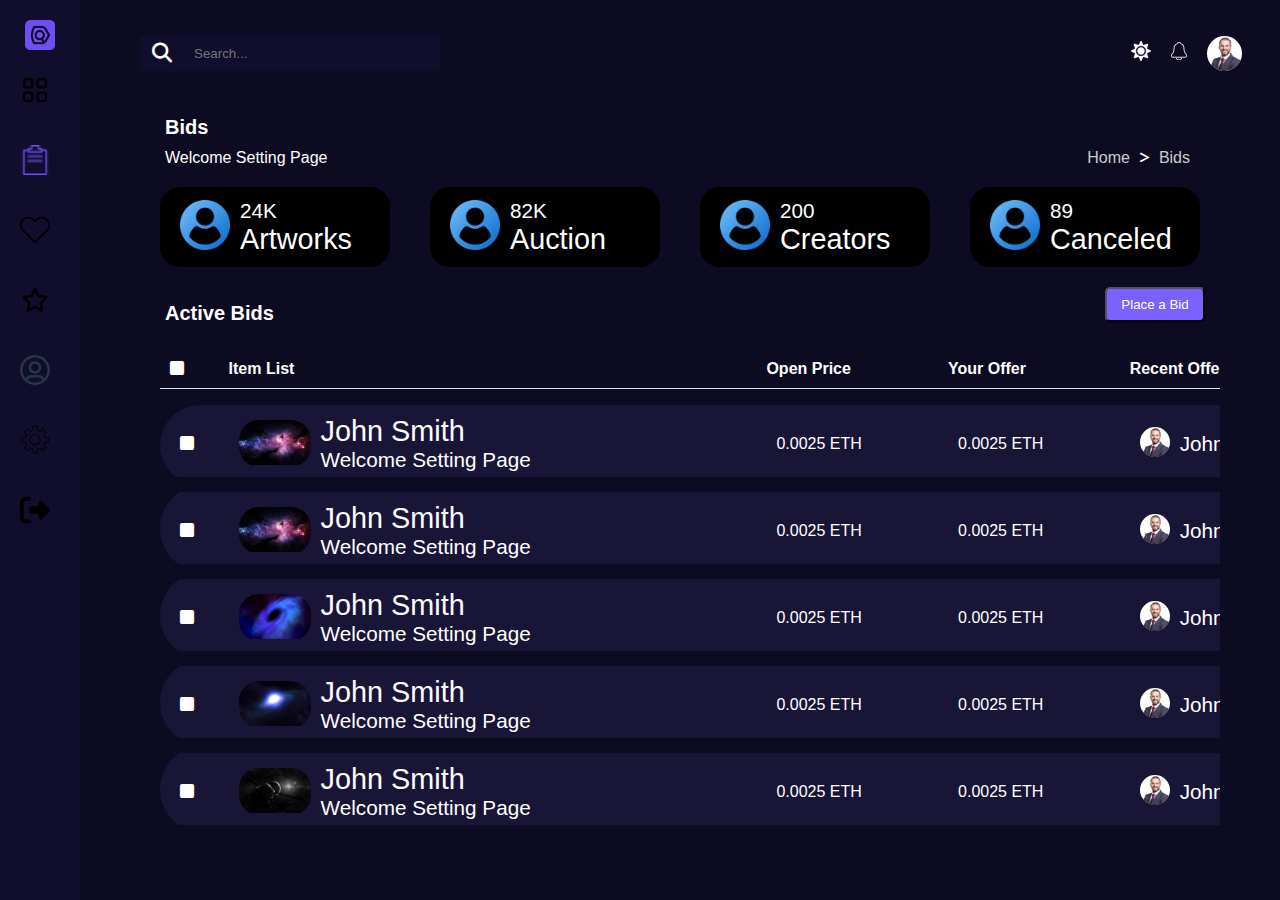
==== bid.html @ 1fa8fd08 "NFT Project" ====
<!DOCTYPE html>
<html lang="en">
  <head>
    <meta charset="UTF-8" />
    <meta name="viewport" content="width=device-width, initial-scale=1.0" />
    <title>NFT MarketPlace</title>
    <link rel="stylesheet" href="style.css" />
    <link
      rel="stylesheet"
      href="https://cdnjs.cloudflare.com/ajax/libs/font-awesome/6.6.0/css/all.min.css"
    />
  </head>
  <body>
    <!-- Sidebar -->
    <nav class="sidebar">
      <div class="logo">
        <img src="Assets/images/logo.png" alt="Logo" />
      </div>
      <ul class="nav-links">
        <li>
          <a href="#"
            ><img src="Assets/images/dashboard.svg" alt="Home" class="svg"
          /></a>
        </li>
        <li>
          <a href="#"
            ><img src="Assets/images/bid-active.png" alt="bid" class="svg"
          /></a>
        </li>
        <li>
          <a href="#"
            ><img src="Assets/images/heart.svg" alt="saved" class="svg"
          /></a>
        </li>
        <li>
          <a href="#"
            ><img src="Assets/images/star.svg" alt="starred" class="svg"
          /></a>
        </li>
        <li>
          <a href="#"
            ><img src="Assets/images/user.svg" alt="user" class="svg"
          /></a>
        </li>
        <li>
          <a href="#"
            ><img src="Assets/images/setting.svg" alt="setting" class="svg"
          /></a>
        </li>
        <li>
          <a href="#"
            ><img src="Assets/images/logout.svg" alt="logout" class="svg"
          /></a>
        </li>
      </ul>
    </nav>

    <!-- Bottom Navbar for Mobile Devices -->
    <nav class="bottom-navbar">
      <ul class="bottom-nav-links">
        <li>
          <a href="#"
            ><img src="Assets/images/dashboard.svg" alt="Home" class="svg"
          /></a>
        </li>
        <li>
          <a href="#"
            ><img src="Assets/images/bid-active.png" alt="bid" class="svg"
          /></a>
        </li>
        <li>
          <a href="#"
            ><img src="Assets/images/heart.svg" alt="saved" class="svg"
          /></a>
        </li>
        <li>
          <a href="#"
            ><img src="Assets/images/star.svg" alt="starred" class="svg"
          /></a>
        </li>
        <li>
          <a href="#"
            ><img src="Assets/images/user.svg" alt="user" class="svg"
          /></a>
        </li>
        <li>
          <a href="#"
            ><img src="Assets/images/setting.svg" alt="setting" class="svg"
          /></a>
        </li>
        <li>
          <a href="#"
            ><img src="Assets/images/logout.svg" alt="logout" class="svg"
          /></a>
        </li>
      </ul>
    </nav>

    <!-- Main Content Area -->
    <div class="main-content">
      <!-- Header -->
      <header class="header">
        <div class="search-container">
          <button class="search-btn">
            <i class="fa-solid fa-magnifying-glass"></i>
          </button>
          <input type="text" placeholder="Search..." class="search-input" />
        </div>

        <div class="header-right">
          <!-- Theme Toggle -->
          <div class="theme-toggle">
            <button class="theme-btn">
              <img src="Assets/images/sun.png" alt="" />
            </button>
          </div>

          <!-- Notifications -->
          <div class="notifications">
            <button class="notif-btn">
              <img src="Assets/images/bell.png" alt="Notifications" />
            </button>
          </div>

          <!-- User Profile -->
          <div class="user-profile">
            <img
              src="Assets/images/avatar.jpg"
              alt="User Profile"
              class="profile-img"
            />
          </div>
        </div>
      </header>

      <main>
        <!-- Your main content goes here -->
          <div class="outerLayerOfMainSection">
        <div class="settingHeadingMainBox bidMainBox">
          <div class="settingHeadingMainBox1">Bids</div>
          <div class="settingHeadingMainBox2">
            <div class="settingHeadingMainBox21">Welcome Setting Page</div>
            <div class="settingHeadingMainBox22">
              <span class="SettingHome">Home</span>
              <span class="SettingHomeGreaterIcon"
                ><i class="fa-solid fa-greater-than"></i
              ></span>
              <span class="SettingHome">Bids</span>
            </div>
          </div>
        </div>
        <div class="BidSecondmaindiv">
          <div class="BidSecondmaindiv1">
            <div class="settingUserForm1Profile">
              <div class="settingUserForm1ProfileLogo">
                <img src="Assets/images/userIcon.png" alt="" />
              </div>
              <div class="settingUserForm1ProfileLogoNameBox">
                <div class="settingUserForm1ProfileLogoNameBox2">
                    24K
                </div>
                <div class="settingUserForm1ProfileLogoNameBox1">
                    Artworks
                </div>
              </div>
            </div>
          </div>
          <div class="BidSecondmaindiv1">
            <div class="settingUserForm1Profile">
              <div class="settingUserForm1ProfileLogo">
                <img src="Assets/images/userIcon.png" alt="" />
              </div>
              <div class="settingUserForm1ProfileLogoNameBox">
                <div class="settingUserForm1ProfileLogoNameBox2">
                    82K
                </div>
                <div class="settingUserForm1ProfileLogoNameBox1">
                    Auction
                </div>
              </div>
            </div>
          </div>
          <div class="BidSecondmaindiv1">
            <div class="settingUserForm1Profile">
              <div class="settingUserForm1ProfileLogo">
                <img src="Assets/images/userIcon.png" alt="" />
              </div>
              <div class="settingUserForm1ProfileLogoNameBox">
                <div class="settingUserForm1ProfileLogoNameBox2">
                    200
                </div>
                <div class="settingUserForm1ProfileLogoNameBox1">
                    Creators
                </div>
              </div>
            </div>
          </div>
          <div class="BidSecondmaindiv1">
            <div class="settingUserForm1Profile">
              <div class="settingUserForm1ProfileLogo">
                <img src="Assets/images/userIcon.png" alt="" />
              </div>
              <div class="settingUserForm1ProfileLogoNameBox">
                <div class="settingUserForm1ProfileLogoNameBox2">
                    89
                </div>
                <div class="settingUserForm1ProfileLogoNameBox1">
                    Canceled
                </div>
              </div>
            </div>
          </div>
        </div>
        <div class="bidMainContainer">
            <div class="settingHeadingMainBox1 ActiveBidsHeading">Active Bids</div>
            <div class="SubmitBtn">
                <button>Place a Bid</button>
              </div>
        </div>
        <div class="activeBidDataTableContainer">
            <table>
              <thead>
                <tr >
                  <th><i class="fa-solid fa-square" style="color: #fff;"></i></th>
                  <th>Item List</th>
                  <th>Open Price</th>
                  <th>Your Offer</th>
                  <th>Recent Offer</th>
                  <th>Time Left</th>
                  <th>Action</th>
                </tr>
              </thead>
              <tbody>
                  <tr class="blankRow">
                      <td></td>
                      <td></td>
                      <td></td>
                      <td></td>
                      <td></td>
                      <td></td>
                      <td></td>
                  </tr>
                <tr class="spectialRow">
                  <td class="firstTdCell"><i class="fa-solid fa-square" style="color: #fff;"></i></td>
                  <td>
                    <div class="settingUserForm1Profile">
                      <div class="profileIconLeftImage">
                        <img src="Assets/images/1.jpg" alt="" />
                      </div>
                      <div class="settingUserForm1ProfileLogoNameBox">
                        <div class="settingUserForm1ProfileLogoNameBox1">
                          John Smith
                        </div>
                        <div class="settingUserForm1ProfileLogoNameBox2">
                          Welcome Setting Page
                        </div>
                      </div>
                    </div>
                  </td>
                  <td>0.0025 ETH</td>
                  <td>0.0025 ETH</td>
                  <td>
                    <div class="settingUserForm1Profile">
                      <div class="settingUserForm1ProfileLogo profileIcon">
                        <img src="Assets/images/avatar.jpg" alt="" />
                      </div>
                      <div class="settingUserForm1ProfileLogoNameBox">
                        <div class="settingUserForm1ProfileLogoNameBox2">
                          John Smith
                        </div>
                      </div>
                    </div>
                  </td>
                  <td>2 Hours 1 min 30s</td>
                  <td class="lastTdCell"><i class="fa-solid fa-x" style="color: #fff;"></i></td>
                </tr>
                <tr class="spectialRow">
                    <td class="firstTdCell"><i class="fa-solid fa-square" style="color: #fff;"></i></td>
                    <td>
                      <div class="settingUserForm1Profile">
                        <div class="profileIconLeftImage">
                          <img src="Assets/images/1.jpg" alt="" />
                        </div>
                        <div class="settingUserForm1ProfileLogoNameBox">
                          <div class="settingUserForm1ProfileLogoNameBox1">
                            John Smith
                          </div>
                          <div class="settingUserForm1ProfileLogoNameBox2">
                            Welcome Setting Page
                          </div>
                        </div>
                      </div>
                    </td>
                    <td>0.0025 ETH</td>
                    <td>0.0025 ETH</td>
                    <td>
                      <div class="settingUserForm1Profile">
                        <div class="settingUserForm1ProfileLogo profileIcon">
                          <img src="Assets/images/avatar.jpg" alt="" />
                        </div>
                        <div class="settingUserForm1ProfileLogoNameBox">
                          <div class="settingUserForm1ProfileLogoNameBox2">
                            John Smith
                          </div>
                        </div>
                      </div>
                    </td>
                    <td>2 Hours 1 min 30s</td>
                    <td class="lastTdCell"><i class="fa-solid fa-x" style="color: #fff;"></i></td>
                  </tr>
                  <tr class="spectialRow">
                    <td class="firstTdCell"><i class="fa-solid fa-square" style="color: #fff;"></i></td>
                    <td>
                      <div class="settingUserForm1Profile">
                        <div class="profileIconLeftImage">
                          <img src="Assets/images/2.jpg" alt="" />
                        </div>
                        <div class="settingUserForm1ProfileLogoNameBox">
                          <div class="settingUserForm1ProfileLogoNameBox1">
                            John Smith
                          </div>
                          <div class="settingUserForm1ProfileLogoNameBox2">
                            Welcome Setting Page
                          </div>
                        </div>
                      </div>
                    </td>
                    <td>0.0025 ETH</td>
                    <td>0.0025 ETH</td>
                    <td>
                      <div class="settingUserForm1Profile">
                        <div class="settingUserForm1ProfileLogo profileIcon">
                          <img src="Assets/images/avatar.jpg" alt="" />
                        </div>
                        <div class="settingUserForm1ProfileLogoNameBox">
                          <div class="settingUserForm1ProfileLogoNameBox2">
                            John Smith
                          </div>
                        </div>
                      </div>
                    </td>
                    <td>2 Hours 1 min 30s</td>
                    <td class="lastTdCell"><i class="fa-solid fa-x" style="color: #fff;"></i></td>
                  </tr>
                  <tr class="spectialRow">
                    <td class="firstTdCell"><i class="fa-solid fa-square" style="color: #fff;"></i></td>
                    <td>
                      <div class="settingUserForm1Profile">
                        <div class="profileIconLeftImage">
                          <img src="Assets/images/3.jpg" alt="" />
                        </div>
                        <div class="settingUserForm1ProfileLogoNameBox">
                          <div class="settingUserForm1ProfileLogoNameBox1">
                            John Smith
                          </div>
                          <div class="settingUserForm1ProfileLogoNameBox2">
                            Welcome Setting Page
                          </div>
                        </div>
                      </div>
                    </td>
                    <td>0.0025 ETH</td>
                    <td>0.0025 ETH</td>
                    <td>
                      <div class="settingUserForm1Profile">
                        <div class="settingUserForm1ProfileLogo profileIcon">
                          <img src="Assets/images/avatar.jpg" alt="" />
                        </div>
                        <div class="settingUserForm1ProfileLogoNameBox">
                          <div class="settingUserForm1ProfileLogoNameBox2">
                            John Smith
                          </div>
                        </div>
                      </div>
                    </td>
                    <td>2 Hours 1 min 30s</td>
                    <td class="lastTdCell"><i class="fa-solid fa-x" style="color: #fff;"></i></td>
                  </tr>
                  <tr class="spectialRow">
                    <td class="firstTdCell"><i class="fa-solid fa-square" style="color: #fff;"></i></td>
                    <td>
                      <div class="settingUserForm1Profile">
                        <div class="profileIconLeftImage">
                          <img src="Assets/images/4.jpg" alt="" />
                        </div>
                        <div class="settingUserForm1ProfileLogoNameBox">
                          <div class="settingUserForm1ProfileLogoNameBox1">
                            John Smith
                          </div>
                          <div class="settingUserForm1ProfileLogoNameBox2">
                            Welcome Setting Page
                          </div>
                        </div>
                      </div>
                    </td>
                    <td>0.0025 ETH</td>
                    <td>0.0025 ETH</td>
                    <td>
                      <div class="settingUserForm1Profile">
                        <div class="settingUserForm1ProfileLogo profileIcon">
                          <img src="Assets/images/avatar.jpg" alt="" />
                        </div>
                        <div class="settingUserForm1ProfileLogoNameBox">
                          <div class="settingUserForm1ProfileLogoNameBox2">
                            John Smith
                          </div>
                        </div>
                      </div>
                    </td>
                    <td>2 Hours 1 min 30s</td>
                    <td class="lastTdCell"><i class="fa-solid fa-x" style="color: #fff;"></i></td>
                  </tr>
              </tbody>
            </table>
          </div>
      </main>
    </div>

    <script src="script.js"></script>
  </body>
</html>
---- style.css ----
* {
    margin: 0;
    padding: 0;
    box-sizing: border-box;
}

:root {
    /* Common colors */
    --primary-purple: #7B61FF;
    --green: #31C48D;
    --red: #FF6B6B;
    --yellow: #FFC107;
    --chart-blue: #3498DB;
  
    /* Dark theme */
    --dark-bg: #0D0B21;
    --dark-card-bg: #191537;
    --dark-sidebar-bg: #110E2D;
    --dark-text: #FFFFFF;
    --dark-secondary-purple: #9C91FE;
  
    /* Light theme */
    --light-bg: #FFFFFF;
    --light-card-bg: #ededed;
    --light-text: #000000;
    --light-secondary-text: #6C757D;
    --light-border: #E9ECEF;
}

body {
    font-family: Arial, sans-serif;
    display: flex;
    flex-direction: column;
    background-color: var(--dark-bg);
    color: var(--dark-text);
    transition: background-color 0.3s, color 0.3s;
}

body.light-theme {
    background-color: var(--light-card-bg);
    color: var(--light-text);
}

/* Sidebar Styles */
.sidebar {
    position: fixed;
    width: 80px;
    height: 100%;
    background-color: var(--dark-sidebar-bg);
    color: var(--dark-text);
    padding-top: 20px;
    display: flex;
    flex-direction: column;
    align-items: center;
    transition: background-color 0.3s;
}

.light-theme .sidebar {
    background-color: var(--light-card-bg);
    color: var(--light-text);
}

.sidebar .logo img {
    width: 30px;
    margin: 0 auto;
    display: block;
}

.sidebar .nav-links a {
    display: flex;
    align-items: center;
}

.sidebar .nav-links img {
    width: 30px;
    height: 30px;
    margin-right: 10px;
    color: var(--green);
}

.sidebar .nav-links li {
    margin: 15px 0;
}

.sidebar .nav-links a {
    text-decoration: none;
    color: white;
    font-size: 18px;
    display: block;
    padding: 10px;
    border-radius: 8px;
    transition: background-color 0.3s ease;
}

.sidebar .nav-links a:hover {
    background-color: #2B2B3B;
}

/* Bottom Navbar for Mobile Devices */
.bottom-navbar {
    display: none;
    position: fixed;
    bottom: 0;
    left: 0;
    width: 100%;
    background-color: var(--dark-sidebar-bg);
    box-shadow: 0 -2px 10px rgba(0, 0, 0, 0.5);
    z-index: 1000;
    transition: background-color 0.3s;
}

.light-theme .bottom-navbar {
    background-color: var(--light-card-bg);
}

.bottom-navbar .bottom-nav-links {
    list-style: none;
    display: flex;
    justify-content: space-around;
    padding: 10px 0;
}

.bottom-navbar .bottom-nav-links li {
    flex: 1;
    text-align: center;
}

.bottom-navbar .bottom-nav-links a {
    text-decoration: none;
    color: white;
    font-size: 16px;
    display: block;
    padding: 8px 0;
    transition: color 0.3s ease;
}

.bottom-navbar .bottom-nav-links img {
    width: 30px;
    height: 30px;
    margin-right: 10px;
    color: var(--green);
}

.bottom-navbar .bottom-nav-links a:hover {
    color: #FFD700;
}

/* Main Content Area */
.main-content {
    margin-left: 100px;
    padding: 20px;
    width: calc(100% - 140px);
    transition: all 0.3s ease;
}

/* Header Styles */
.header {
    display: flex;
    align-items: center;
    justify-content: space-between;
    padding: 15px 20px;
    z-index: 1000;
    width: 90vw;
    transition: background-color 0.3s;
}

.light-theme .header {
    background-color: var(--light-card-bg);
}

.search-container {
    display: flex;
    flex: 1;
    max-width: 300px;
}

.search-input {
    flex: 1;
    padding: 6px 10px;
    border: none;
    border-radius: 0px 4px 4px 0px;
    outline: none;
    background-color: var(--dark-sidebar-bg);
    color: var(--dark-text);
    transition: background-color 0.3s, color 0.3s;
}

.light-theme .search-input {
    background-color: var(--light-bg);
    color: var(--light-text);
}

.search-btn {
    padding: 8px 12px;
    background-color: var(--dark-sidebar-bg);
    border: none;
    border-radius: 4px 0px 0px 4px;
    cursor: pointer;
}

.search-btn i{
    color: var(--light-bg);
    font-size: 20px;
}

.light-theme .search-btn ,  .light-theme .search-btn i {
    background-color: var(--light-bg);
    color: var(--light-text);
    color: var(--light-text);
}

.header-right {
    display: flex;
    align-items: center;
}

.theme-toggle {
    margin-right: 20px;
}

.theme-btn {
    background-color: transparent;
    border: none;
    font-size: 8px;
    cursor: pointer;
    color: white;
}

.theme-btn img{
    width: 20px;
}

.notifications {
    margin-right: 20px;
}

.notif-btn {
    background-color: transparent;
    border: none;
    font-size: 18px;
    cursor: pointer;
    color: white;
}

.user-profile {
    display: flex;
    align-items: center;
}

.user-profile .profile-img {
    width: 35px;
    height: 35px;
    border-radius: 50%;
    margin-right: 10px;
}

.user-profile .username {
    font-size: 16px;
}

/* Responsive Design */
@media screen and (max-width: 768px) {
    /* Hide sidebar */
    .sidebar {
        display: none;
    }

    .main-content {
        margin-left: 0px;
        width: 100%;
    }

    /* Show bottom navbar */
    .bottom-navbar {
        display: block;
    }

    .search-container {
        max-width: 400px;
    }

    .header-right {
        width: 50%;
        justify-content: end;
    }
}













/* setting page css start */

.outerLayerOfMainSection{
    margin-top: 30px;
    margin-left: 20px;
}

.settingHeadingMainBox{
    display: flex;
    flex-direction: column;
    gap: 5px;
}

.settingHeadingMainBox1{
    font-size: 20px;
    font-weight: 700;
    padding-bottom: 5px;
}

.settingHeadingMainBox2{
    display: flex;
    justify-content: space-between;
    align-items: center;
}

.settingHeadingMainBox22{
    display: flex;
    align-items: center;
}

.SettingHome{
    color: #ccc;
}

.SettingHomeGreaterIcon{
    font-size: 12px;
    font-weight: 900;
    padding: 0 10px 0 10px;
}

.settingNavbar ul{
    padding: 40px 0 20px 0;
    display: flex;
    list-style: none;
    column-gap: 30px;
}

.specialList{
    color: var(--primary-purple);
}

/* settingUserProfileForms css */

.settingUserProfileForms{
    display: flex;
    justify-content: space-between;
    align-items: center;
    padding:  40px 0 40px 0;
}

.settingUserProfileForm1Container{
    width: 48%;
}

.settingUserProfileForm1Heading{
    font-size: 22px;
    font-weight: 700;
}

.settingUserProfileForm form{
    width: 100%;
    height: 230px;
    margin-top: 15px;
    padding: 15px;
    background-color: var(--dark-sidebar-bg);
    display: flex;
    flex-direction: column;
    gap: 25px;
    border-radius: 5px;
    box-shadow: 0 0 2px rgb(70, 70, 70);
}

.light-theme .main-content main .outerLayerOfMainSection .settingUserProfileForms .settingUserProfileForm1Container .settingForm form, 
.light-theme .main-content main .outerLayerOfMainSection .settingPersonalInformationFormContainer .settingForm form{
    background-color: var(--light-sidebar-bg);
}

.settingUserForm1FullName{
    display: flex;
    flex-direction: column;
    gap: 8px;
}

.settingUserForm1FullName div input{
    width: 100%;
    height: 32px;
    border-radius: 5px;
    background-color: #191537;
    border: none;
}

.light-theme .main-content main .outerLayerOfMainSection .settingUserProfileForms .settingUserProfileForm1Container .settingForm form div div input, 
.light-theme .main-content main .outerLayerOfMainSection .settingPersonalInformationFormContainer .settingForm form div div input{
    background-color: var(--light-sidebar-bg);
    border: solid gray 1px;
}

.SubmitBtn button{
    height: 35px;
    width: 100px;
    background-color: var(--primary-purple);
    color: #fff;
    border-radius: 5px;
    cursor: pointer;
}



.settingUserForm1ProfileLogo img{
    height: 50px;
    width: auto;
}

.settingUserForm1Profile{
    display: flex;
    align-items: center;
    column-gap: 10px;
}


/* settingPersonalInformationFormContainer */

.settingPersonalInformationFormContainer{
    width: 100%;
}

.settingPersonalInformationForm{
    margin-top: 15px;
    background-color: var(--dark-sidebar-bg);
    display: flex;
    flex-direction: column;
    gap: 25px;
    border-radius: 5px;
    box-shadow: 0 0 2px rgb(70, 70, 70);
    padding: 15px;
}

.settingPersonalInformationFormFirstRow{
    display: flex;
    justify-content: space-between;
    gap: 20px;
}

.settingPersonalInformationFormColumn1{
    width: 50%;
}

.settingPersonalInformationFormColumn1 div input{
    width: 98%;
    height: 32px;
    border-radius: 5px;
    background-color: #191537;
    border: none;
}





/* Responsive Design */
@media screen and (max-width: 600px) {
    .main-content {
        min-width: calc(100% - 0px);
        padding: 0;
        padding-right: 20px;
    }

    .settingNavbar{
       overflow: hidden;
    }

    .settingUserProfileForms{
        display: flex;
        flex-direction: column;
        width: 100%;
        gap: 40px;
    }

    .settingUserProfileForm1Container{
        width: 100%;
    }

    .settingPersonalInformationFormFirstRow{
        display: flex;
        flex-direction: column;
    }

    .settingPersonalInformationFormFirstRow .settingPersonalInformationFormColumn1{
        width: 100%;
    }

    .settingPersonalInformationFormContainer{
        margin-bottom: 100px;
    }
}

/* setting page css end */



/* HomeScrollDown page css start */



.ActiveBidsHeading{
    padding-left:25px ;
    padding-top: 15px;
}

i{
    text-shadow: 0 0 2px #222;
}

th{
    padding-top: 10px;
    padding-bottom: 10px;
    /* background-color: #fff; */
    margin-bottom: 5px;
}

.activeBidDataTableContainer table{
    width: 180vmin;
    margin-left: 20px;
    border-collapse: collapse;
    margin-top: 20px;
    margin-bottom: 20px;
    overflow: scroll;
}

.activeBidDataTableContainer table tr th{
    text-align: left;
}

.activeBidDataTableContainer table tr td, .activeBidDataTableContainer table tr th{
    /* background-color: #31C48D; */
    border-bottom: 15px solid #0D0B21;
    padding-left: 20px;
    padding-top: 10px;
    padding-bottom: 5px;
}

.light-theme .main-content main .outerLayerOfMainSection  .activeBidDataTableContainer table tr td, .activeBidDataTableContainer table tr th{
    /* background-color: #31C48D; */
    border-bottom: 15px solid #ededed;
}

.activeBidDataTableContainer table tr{
    background-color: #191537;
}

.light-theme .main-content main .outerLayerOfMainSection .activeBidDataTableContainer table tr{
    background-color: #fff;
}

/* tr th{
    border-bottom: 1px solid #ddd;
} */

.activeBidDataTableContainer table tr th {
    text-align: left;
    padding: 10px;
    background-color: #0D0B21;
    border-bottom: 1px solid #ddd;
}

.light-theme .main-content main .outerLayerOfMainSection .activeBidDataTableContainer table thead tr th{
    background-color: #ededed;

}

.light-theme .main-content main .outerLayerOfMainSection .activeBidDataTableContainer table thead tr th{
    border-bottom: 1px solid #000;
}

.lastTdCell{
    border-top-right-radius: 40%;
    border-bottom-right-radius: 40%;
}

.firstTdCell{
    border-top-left-radius: 100px;
    border-bottom-left-radius: 100px;
}

.profileIcon img{
    height: 30px;
    width: auto;
    border-radius: 50%;
}

.activeBidDataTableContainer table .blankRow td, .activeBidDataTableContainer table .blankRow th{
    background-color: #0D0B21;
    border: none;
    max-height: 2px;
    border-bottom: 1px solid #0D0B21;

}

.light-theme .main-content main .outerLayerOfMainSection .activeBidDataTableContainer table .blankRow td,.light-theme .main-content main .outerLayerOfMainSection .activeBidDataTableContainer table .blankRow th{
    background-color: #ededed;
    /* border-bottom: 1px solid #0D0B21; */
}

/* HomeScrollDown page css end */


/* bid page css start */

.activeBidDataTableContainer{
    overflow: scroll;
}

.activeBidDataTableContainer::-webkit-scrollbar{
    display: none;
}

.BidSecondmaindiv{
    display: flex;
    justify-content: space-between;

}

.BidSecondmaindiv1{
    display: flex;
    align-items: center;
    background-color:  var(--light-text);
    height: 80px;
    width: 50vmin;
    margin: 20px;
    padding-left: 20px;
    border-radius: 20px;
}

.light-theme .main-content main .outerLayerOfMainSection .BidSecondmaindiv .BidSecondmaindiv1{
    background-color:  var(--dark-text);
}

.settingUserForm1ProfileLogoNameBox2{
font-size: 2.3vmin;
}

.bidMainBox{
    margin-left: 25px;
    margin-right: 30px;
    margin-top: 30px;
}

.light-theme .main-content main .outerLayerOfMainSection .activeBidDataTableContainer

.bidMainContainer{
    display: flex;
    align-items: center;
    justify-content: space-between;
    margin: 15px 0 15px 0;
}

.settingUserForm1ProfileLogoNameBox1{
    font-size: 3.2vmin;
}

.profileIconLeftImage{
    height: 5.2vmin;
    width: 8vmin;
    border-radius: 20px;
    overflow: hidden;
}

.profileIconLeftImage img{
    width: 100%;
    height: auto;
}

.bidMainContainer{
    display: flex;
    justify-content: space-between;
    margin-right: 15px;
}


@media screen and (max-width: 600px){
  .BidSecondmaindiv{
    display: flex;
    flex-direction: column;
  }  

  .BidSecondmaindiv1{
    width: 90%;
  }

  .activeBidDataTableContainer{
    margin-bottom: 40px;
  }
}

/* bid page css end */
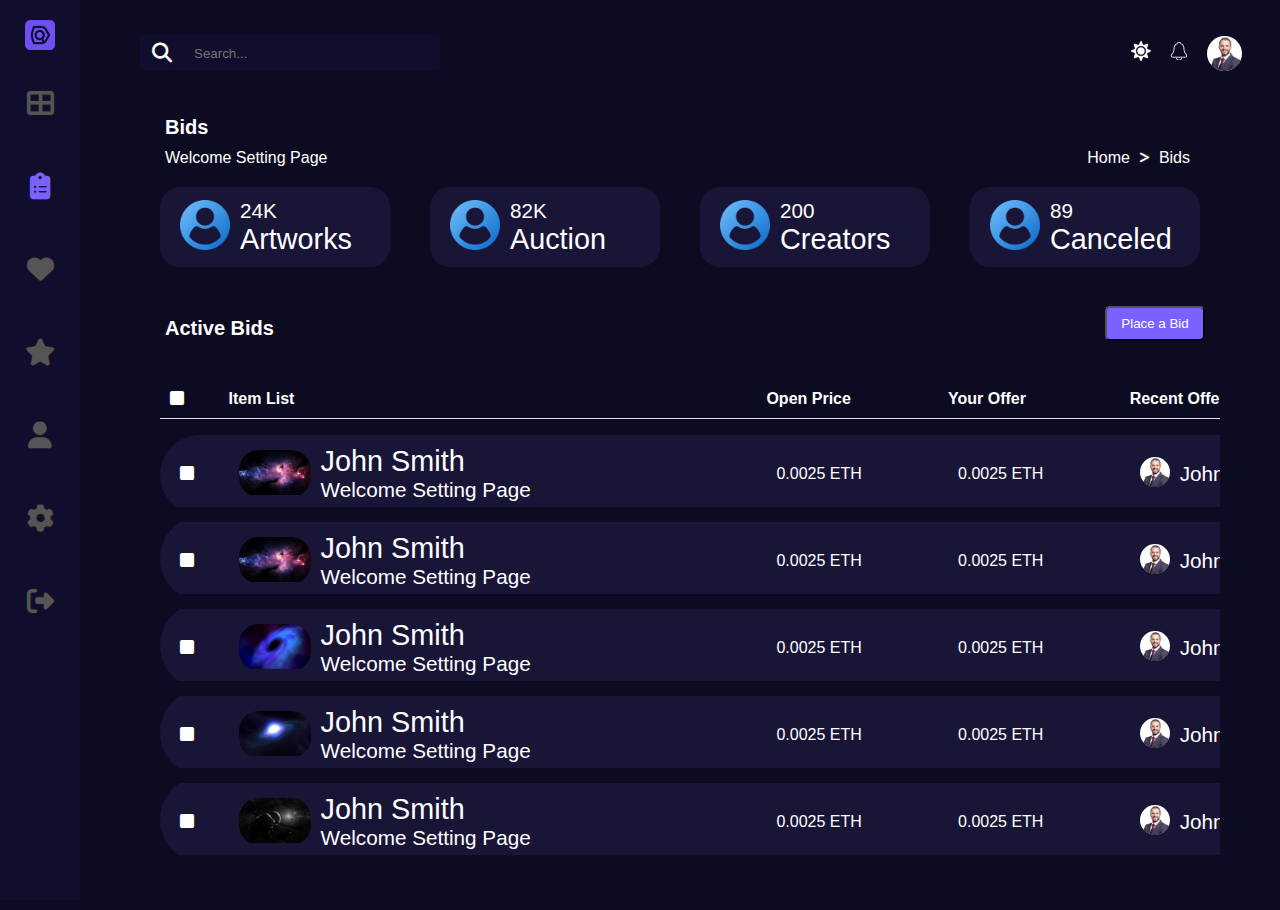
==== commit 8dcb8c50: "Navagation paths are added" ====
--- a/bid.html
+++ b/bid.html
@@ -19,38 +19,31 @@
       <ul class="nav-links">
         <li>
           <a href="#"
-            ><img src="Assets/images/dashboard.svg" alt="Home" class="svg"
-          /></a>
-        </li>
-        <li>
-          <a href="#"
-            ><img src="Assets/images/bid-active.png" alt="bid" class="svg"
-          /></a>
-        </li>
-        <li>
-          <a href="#"
-            ><img src="Assets/images/heart.svg" alt="saved" class="svg"
-          /></a>
-        </li>
-        <li>
-          <a href="#"
-            ><img src="Assets/images/star.svg" alt="starred" class="svg"
-          /></a>
-        </li>
-        <li>
-          <a href="#"
-            ><img src="Assets/images/user.svg" alt="user" class="svg"
-          /></a>
-        </li>
-        <li>
-          <a href="#"
-            ><img src="Assets/images/setting.svg" alt="setting" class="svg"
-          /></a>
-        </li>
-        <li>
-          <a href="#"
-            ><img src="Assets/images/logout.svg" alt="logout" class="svg"
-          /></a>
+            ><i class="fa-solid fa-table-cells-large"></i></a>
+        </li>
+        <li>
+          <a href="#"
+            ><i class="fa-solid fa-clipboard-list" style="color: #7B61FF;"></i></a>
+        </li>
+        <li>
+          <a href="/collection.html"
+            ><i class="fa-solid fa-heart"></i></a>
+        </li>
+        <li>
+          <a href="/Saved.html"
+            ><i class="fa-solid fa-star"></i></a>
+        </li>
+        <li>
+          <a href="/profile.html"
+            ><i class="fa-solid fa-user"></i></a>
+        </li>
+        <li>
+          <a href="/setting.html"
+            ><i class="fa-solid fa-gear"></i></a>
+        </li>
+        <li>
+          <a href="#"
+            ><i class="fa-solid fa-right-from-bracket"></i></a>
         </li>
       </ul>
     </nav>
--- a/style.css
+++ b/style.css
@@ -56,7 +56,7 @@
 }
 
 .light-theme .sidebar {
-    background-color: var(--light-card-bg);
+    background-color: #fff;
     color: var(--light-text);
 }
 
@@ -75,16 +75,30 @@
     width: 30px;
     height: 30px;
     margin-right: 10px;
-    color: var(--green);
+    color: #555;
 }
 
 .sidebar .nav-links li {
     margin: 15px 0;
+    color: #555;
+}
+
+.nav-links{
+    padding-top: 15px;
+    align-items: center;
+    list-style: none;
+    display: flex;
+    flex-direction: column;
+    gap: 5px;
+}
+
+.nav-links li a i{
+    font-size: 27px;
 }
 
 .sidebar .nav-links a {
     text-decoration: none;
-    color: white;
+    color: #555;
     font-size: 18px;
     display: block;
     padding: 10px;
@@ -328,7 +342,11 @@
 }
 
 .SettingHome{
-    color: #ccc;
+    color: inherit;
+}
+
+.settingHeadingMainBox22 span i{
+    text-shadow: 0 0 2px gray;
 }
 
 .SettingHomeGreaterIcon{
@@ -632,7 +650,7 @@
 .BidSecondmaindiv1{
     display: flex;
     align-items: center;
-    background-color:  var(--light-text);
+    background-color: #191537;
     height: 80px;
     width: 50vmin;
     margin: 20px;
@@ -641,7 +659,8 @@
 }
 
 .light-theme .main-content main .outerLayerOfMainSection .BidSecondmaindiv .BidSecondmaindiv1{
-    background-color:  var(--dark-text);
+    background-color:  #fff;
+    box-shadow: 0 0 2px #222;
 }
 
 .settingUserForm1ProfileLogoNameBox2{
@@ -653,8 +672,6 @@
     margin-right: 30px;
     margin-top: 30px;
 }
-
-.light-theme .main-content main .outerLayerOfMainSection .activeBidDataTableContainer
 
 .bidMainContainer{
     display: flex;
@@ -701,4 +718,91 @@
   }
 }
 
-/* bid page css end */+/* bid page css start */
+
+.SavedMainCardRow{
+    margin: 25px 0 25px 0;
+    display: flex;
+    justify-content: space-between;
+}
+
+.SavedMainCard{
+    height: 430px;
+    width: 300px;
+    background-color: #191537;
+    padding: 15px;
+    display: flex;
+    flex-direction: column;
+    display: flex;
+    flex-direction: column;
+    gap: 15px;
+    border-radius: 15px;
+}
+
+.light-theme .main-content main .outerLayerOfMainSection .SavedMainCardContainer .SavedMainCardRow .SavedMainCard{
+background-color: #fff;
+box-shadow: 0 0 3px #222;
+}
+
+.SavedMainCardRow .SavedMainCard .savedCardLine{
+    display: flex;
+    justify-content: space-between;
+    align-items: center;
+}
+
+.SavedMainCard .cardImageBox{
+height: 200px;
+width: 100%;
+}
+
+.SavedMainCard .cardImageBox img{
+    height: 100%;
+    width: 100%;
+border-radius: 15px;
+}
+
+.line1 h3{
+    font-weight: 800;
+    font-size: 22px;
+}
+
+.line3, .line4{
+    color: #7B61FF;
+}
+
+.line5 button{
+    height: 40px;
+    border-radius: 15px;
+    background-color: #7B61FF;
+    color: #fff;
+    border: none;
+    font-weight: 700;
+    font-size: 18px;
+    width: 100%;
+}
+
+.collectionNavBox{
+    display: flex;
+    gap: 20px;
+    align-items: center;
+    padding: 20px 0 20px 0;
+}
+
+.collectionNavBoxSpec{
+    padding: 5px 20px 5px 20px;
+    background-color: #7B61FF;
+    border-radius: 30px;
+}
+
+
+@media screen and (max-width: 600px){
+.SavedMainCardRow{
+    display: flex;
+    flex-direction: column;
+    align-items: center;
+    gap: 20px;
+}
+}
+
+
+/* bid page css end */
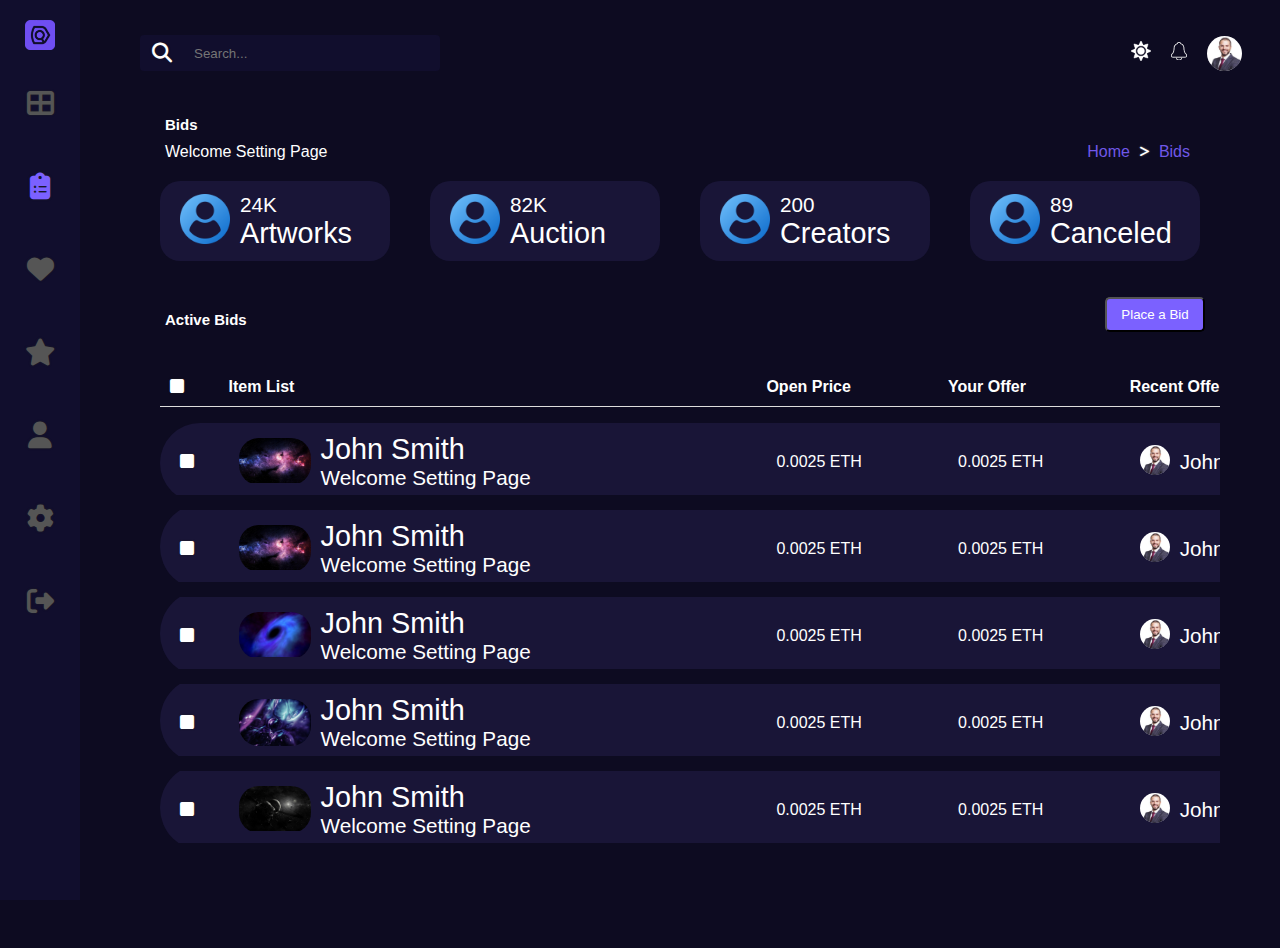
==== commit 2706097c: "Index and profile pages are added" ====
--- a/bid.html
+++ b/bid.html
@@ -340,7 +340,7 @@
                     <td>
                       <div class="settingUserForm1Profile">
                         <div class="profileIconLeftImage">
-                          <img src="Assets/images/3.jpg" alt="" />
+                          <img src="Assets/images/NFT2.jpeg" alt="" />
                         </div>
                         <div class="settingUserForm1ProfileLogoNameBox">
                           <div class="settingUserForm1ProfileLogoNameBox1">
--- a/style.css
+++ b/style.css
@@ -1,582 +1,1801 @@
 * {
-    margin: 0;
-    padding: 0;
-    box-sizing: border-box;
+  margin: 0;
+  padding: 0;
+  box-sizing: border-box;
 }
 
 :root {
-    /* Common colors */
-    --primary-purple: #7B61FF;
-    --green: #31C48D;
-    --red: #FF6B6B;
-    --yellow: #FFC107;
-    --chart-blue: #3498DB;
-  
-    /* Dark theme */
-    --dark-bg: #0D0B21;
-    --dark-card-bg: #191537;
-    --dark-sidebar-bg: #110E2D;
-    --dark-text: #FFFFFF;
-    --dark-secondary-purple: #9C91FE;
-  
-    /* Light theme */
-    --light-bg: #FFFFFF;
-    --light-card-bg: #ededed;
-    --light-text: #000000;
-    --light-secondary-text: #6C757D;
-    --light-border: #E9ECEF;
+  /* Common colors */
+  --primary-purple: #7b61ff;
+  --green: #31c48d;
+  --red: #ff6b6b;
+  --yellow: #ffc107;
+  --chart-blue: #3498db;
+
+  /* Dark theme */
+  --dark-bg: #0d0b21;
+  --dark-card-bg: #191537;
+  --dark-sidebar-bg: #110e2d;
+  --dark-text: #ffffff;
+  --dark-secondary-purple: #9c91fe;
+
+  /* Light theme */
+  --light-bg: #ffffff;
+  --light-card-bg: #ededed;
+  --light-text: #000000;
+  --light-secondary-text: #6c757d;
+  --light-border: #e9ecef;
 }
 
 body {
-    font-family: Arial, sans-serif;
+  font-family: Arial, sans-serif;
+  display: flex;
+  flex-direction: column;
+  background-color: var(--dark-bg);
+  color: var(--dark-text);
+  transition: background-color 0.3s, color 0.3s;
+}
+
+body.light-theme {
+  background-color: var(--light-card-bg);
+  color: var(--light-text);
+}
+
+/* Sidebar Styles */
+.sidebar {
+  position: fixed;
+  width: 80px;
+  height: 100%;
+  background-color: var(--dark-sidebar-bg);
+  color: var(--dark-text);
+  padding-top: 20px;
+  display: flex;
+  flex-direction: column;
+  align-items: center;
+  transition: background-color 0.3s;
+}
+
+.light-theme .sidebar {
+  background-color: #fff;
+  color: var(--light-text);
+}
+
+.sidebar .logo img {
+  width: 30px;
+  margin: 0 auto;
+  display: block;
+}
+
+.sidebar .nav-links a {
+  display: flex;
+  align-items: center;
+}
+
+.sidebar .nav-links img {
+  width: 30px;
+  height: 30px;
+  margin-right: 10px;
+  color: #555;
+}
+
+.sidebar .nav-links li {
+  margin: 15px 0;
+  color: #555;
+}
+
+.nav-links {
+  padding-top: 15px;
+  align-items: center;
+  list-style: none;
+  display: flex;
+  flex-direction: column;
+  gap: 5px;
+}
+
+.nav-links li a i {
+  font-size: 27px;
+}
+
+.sidebar .nav-links a {
+  text-decoration: none;
+  color: #555;
+  font-size: 18px;
+  display: block;
+  padding: 10px;
+  border-radius: 8px;
+  transition: background-color 0.3s ease;
+}
+
+.sidebar .nav-links a:hover {
+  background-color: #2b2b3b;
+}
+
+/* Bottom Navbar for Mobile Devices */
+.bottom-navbar {
+  display: none;
+  position: fixed;
+  bottom: 0;
+  left: 0;
+  width: 100%;
+  background-color: var(--dark-sidebar-bg);
+  box-shadow: 0 -2px 10px rgba(0, 0, 0, 0.5);
+  z-index: 1000;
+  transition: background-color 0.3s;
+}
+
+.light-theme .bottom-navbar {
+  background-color: var(--light-card-bg);
+}
+
+.bottom-navbar .bottom-nav-links {
+  list-style: none;
+  display: flex;
+  justify-content: space-around;
+  padding: 10px 0;
+}
+
+.bottom-navbar .bottom-nav-links li {
+  flex: 1;
+  text-align: center;
+}
+
+.bottom-navbar .bottom-nav-links a {
+  text-decoration: none;
+  color: white;
+  font-size: 16px;
+  display: block;
+  padding: 8px 0;
+  transition: color 0.3s ease;
+}
+
+.bottom-navbar .bottom-nav-links img {
+  width: 30px;
+  height: 30px;
+  margin-right: 10px;
+  color: var(--green);
+}
+
+.bottom-navbar .bottom-nav-links a:hover {
+  color: #ffd700;
+}
+
+/* Main Content Area */
+.main-content {
+  margin-left: 100px;
+  padding: 20px;
+  width: calc(100% - 140px);
+  transition: all 0.3s ease;
+}
+
+/* Header Styles */
+.header {
+  display: flex;
+  align-items: center;
+  justify-content: space-between;
+  padding: 15px 20px;
+  z-index: 1000;
+  width: 90vw;
+  transition: background-color 0.3s;
+}
+
+.light-theme .header {
+  background-color: var(--light-card-bg);
+}
+
+.search-container {
+  display: flex;
+  flex: 1;
+  max-width: 300px;
+}
+
+.search-input {
+  flex: 1;
+  padding: 6px 10px;
+  border: none;
+  border-radius: 0px 4px 4px 0px;
+  outline: none;
+  background-color: var(--dark-sidebar-bg);
+  color: var(--dark-text);
+  transition: background-color 0.3s, color 0.3s;
+}
+
+.light-theme .search-input {
+  background-color: var(--light-bg);
+  color: var(--light-text);
+}
+
+.search-btn {
+  padding: 8px 12px;
+  background-color: var(--dark-sidebar-bg);
+  border: none;
+  border-radius: 4px 0px 0px 4px;
+  cursor: pointer;
+}
+
+.search-btn i {
+  color: var(--light-bg);
+  font-size: 20px;
+}
+
+.light-theme .search-btn,
+.light-theme .search-btn i {
+  background-color: var(--light-bg);
+  color: var(--light-text);
+  color: var(--light-text);
+}
+
+.header-right {
+  display: flex;
+  align-items: center;
+}
+
+.theme-toggle {
+  margin-right: 20px;
+}
+
+.theme-btn {
+  background-color: transparent;
+  border: none;
+  font-size: 8px;
+  cursor: pointer;
+  color: white;
+}
+
+.theme-btn img {
+  width: 20px;
+}
+
+.notifications {
+  margin-right: 20px;
+}
+
+.notif-btn {
+  background-color: transparent;
+  border: none;
+  font-size: 18px;
+  cursor: pointer;
+  color: white;
+}
+
+.user-profile {
+  display: flex;
+  align-items: center;
+}
+
+.user-profile .profile-img {
+  width: 35px;
+  height: 35px;
+  border-radius: 50%;
+  margin-right: 10px;
+}
+
+.user-profile .username {
+  font-size: 16px;
+}
+
+/* Responsive Design */
+@media screen and (max-width: 768px) {
+  /* Hide sidebar */
+  .sidebar {
+    display: none;
+  }
+
+  .main-content {
+    margin-left: 0px;
+    width: 100%;
+  }
+
+  /* Show bottom navbar */
+  .bottom-navbar {
+    display: block;
+  }
+
+  .search-container {
+    max-width: 400px;
+  }
+
+  .header-right {
+    width: 50%;
+    justify-content: end;
+  }
+}
+
+/* index page css start */
+
+/* hero section style */
+
+.HomeMain {
+  margin-bottom: 10vmin;
+}
+
+.hero-section {
+  display: flex;
+  justify-content: space-around;
+  width: 90vw;
+  margin-top: 50px;
+}
+
+.hero-section .hero-left {
+  width: 45%;
+  height: 230px;
+  background: url(Assets/images/nftbg.jpg) no-repeat center center;
+  background-size: cover;
+  border-radius: 20px;
+  padding: 25px;
+  padding-top: 45px;
+  position: relative;
+  color: white;
+  display: flex;
+  flex-direction: column;
+  gap: 10px;
+}
+
+.hero-section .hero-left::before {
+  content: "";
+  position: absolute;
+  top: 0;
+  left: 0;
+  width: 100%;
+  height: 100%;
+  background: url(Assets/images/Cover.png) no-repeat center center;
+  background-size: cover;
+  opacity: 0.5;
+  border-radius: 20px;
+  z-index: 1;
+}
+
+.hero-left h2,
+.hero-left p,
+.hero-left .btn-row {
+  position: relative;
+  z-index: 3;
+}
+
+.hero-left h2 {
+  font-size: 24px;
+  margin-bottom: 8px;
+}
+
+.hero-left p {
+  font-size: 14px;
+  font-weight: 400;
+  line-height: 21px;
+}
+
+.hero-left .btn-row {
+  display: flex;
+  width: 200px;
+  height: 40px;
+  margin-top: 10px;
+  gap: 10px;
+}
+
+.btn1,
+.btn2 {
+  /* width: 50%; */
+  color: #fff;
+  border-radius: 10px;
+  border: none;
+  cursor: pointer;
+  position: relative;
+  transition: background-color 0.3s ease;
+  z-index: 4;
+  padding: 0px 40px 0 40px;
+  margin-right: 10px;
+}
+
+.btn1 {
+  background: #6f4ff2;
+}
+
+.btn2 {
+  background: #ea2337;
+}
+
+.btn1:hover,
+.btn2:hover {
+  opacity: 0.9;
+}
+
+.hero-right {
+  display: flex;
+  width: 45%;
+  height: 230px;
+  justify-content: center;
+  align-items: center;
+  background-color: var(--dark-card-bg);
+  border-radius: 20px;
+  padding: 25px;
+}
+
+.light-theme .hero-right {
+  background-color: var(--light-bg);
+  box-shadow: 0 0 1px #555;
+}
+
+.hero-right-left {
+  flex: 1;
+  padding-right: 20px;
+  position: relative;
+}
+
+.nft-image {
+  width: 100%;
+  height: 160px;
+  border-radius: 10px;
+}
+
+.hero-right-right {
+  flex: 2;
+  display: flex;
+  flex-direction: column;
+  justify-content: space-between;
+  padding-top: 10px;
+}
+
+.user {
+  display: flex;
+  align-items: center;
+  padding: 5px;
+}
+
+.user-avatar {
+  width: 50px;
+  height: 50px;
+  border-radius: 50%;
+  margin-right: 10px;
+  object-fit: cover;
+}
+
+.status-dot {
+  width: 10px;
+  height: 10px;
+  background-color: var(--green);
+  border-radius: 50%;
+  margin-left: 5px;
+}
+
+.data {
+  display: flex;
+  flex-direction: column;
+  gap: 10px;
+}
+
+.data h2 {
+  font-size: 1.4rem;
+}
+
+.auction-info {
+  font-size: 0.9rem;
+  margin-bottom: 10px;
+  display: flex;
+  justify-content: space-between;
+}
+
+.bid-time {
+  font-size: 0.9rem;
+  display: flex;
+  justify-content: space-between;
+}
+
+.bid-time span {
+  margin-right: 10px;
+}
+
+.buttons {
+  display: flex;
+  justify-content: space-between;
+  padding-bottom: 10px;
+}
+
+.place-bid {
+  background-color: #6c63ff;
+  color: white;
+  border: none;
+  border-radius: 10px;
+  padding: 10px 20px;
+  cursor: pointer;
+  transition: background-color 0.3s ease;
+}
+
+.details {
+  background-color: #ff5858;
+  color: white;
+  border: none;
+  border-radius: 10px;
+  padding: 10px 20px;
+  cursor: pointer;
+  transition: background-color 0.3s ease;
+}
+
+.place-bid:hover,
+.details:hover {
+  opacity: 0.9;
+}
+
+.status-row {
+  display: flex;
+  justify-content: space-between;
+  margin: 20px 15px;
+}
+
+.status-row h3 {
+  font-weight: 500;
+}
+
+.status-row ul {
+  display: flex;
+  list-style: none;
+}
+
+.status-row ul li > a {
+  color: var(--dark-text);
+  margin-right: 10px;
+  padding: 10px;
+  text-decoration: none;
+  transition: 0.3s ease-in-out;
+}
+
+.light-theme .status-row ul li > a {
+  color: var(--light-text);
+}
+
+.light-theme .status-row ul li > a:hover {
+  color: var(--dark-text);
+}
+
+.status-row ul li > a:hover {
+  background-color: var(--primary-purple);
+  border-radius: 20px;
+}
+
+/* card style */
+
+.auction-main {
+  display: grid;
+  grid-template-columns: repeat(4, 1fr);
+  gap: 20px;
+  padding: 20px;
+}
+
+.auction-card {
+  width: 260px;
+  background-color: var(--dark-card-bg);
+  border-radius: 10px;
+  overflow: hidden;
+  font-family: "Poppins", sans-serif;
+  box-shadow: 0 0 10px rgba(0, 0, 0, 0.2);
+}
+
+.light-theme .auction-card {
+  background-color: var(--light-card-bg);
+}
+
+.card-image {
+  width: 100%;
+  height: 160px;
+  overflow: hidden;
+  padding: 10px;
+}
+
+.card-image img {
+  width: 100%;
+  height: 100%;
+  object-fit: cover;
+  border-radius: 10px;
+}
+
+.card-content {
+  padding: 16px;
+}
+
+.card-content h3 {
+  margin: 0;
+  font-size: 18px;
+  font-weight: 600;
+}
+
+.auction-details {
+  display: flex;
+  justify-content: space-between;
+  font-size: 14px;
+  margin: 8px 0;
+}
+
+.bid-details {
+  display: flex;
+  justify-content: space-between;
+  align-items: center;
+  margin-bottom: 16px;
+}
+
+.auction-time {
+  font-size: 16px;
+  font-weight: 600;
+  color: #b0b3c5;
+}
+
+.current-bid {
+  text-align: right;
+  color: #b0b3c5;
+}
+
+.eth-value {
+  display: block;
+  font-size: 16px;
+  font-weight: 600;
+  color: #8d83f8;
+}
+
+.next-bid {
+  font-size: 14px;
+  color: #b0b3c5;
+}
+
+.bid-button {
+  width: 100%;
+  padding: 12px 0;
+  background-color: #8d83f8;
+  border: none;
+  border-radius: 8px;
+  color: #ffffff;
+  font-size: 16px;
+  font-weight: 600;
+  cursor: pointer;
+  transition: background-color 0.3s ease;
+}
+
+.bid-button:hover {
+  background-color: #7a72f4;
+}
+
+/* dashboard satyle */
+.dashboard {
+  display: flex;
+  justify-content: space-evenly;
+  align-items: center;
+}
+
+.trendindBid {
+  width: 250px;
+  height: 350px;
+}
+
+.trendindBid h3 {
+  font-size: 18px;
+  font-weight: 600;
+  line-height: 27px;
+  padding-bottom: 20px;
+}
+
+.trendindBid-card {
+  display: flex;
+  justify-content: space-around;
+  height: 70px;
+  padding: 10px;
+  border-radius: 20px;
+  margin-bottom: 30px;
+  background-color: var(--dark-card-bg);
+}
+
+.light-theme .trendindBid-card {
+  background-color: var(--light-bg);
+}
+
+.cardImg1 {
+  width: 50px;
+  height: 50px;
+  border-radius: 50%;
+  background-color: var(--primary-purple);
+  text-align: center;
+  padding-top: 5%;
+  margin-right: 10px;
+}
+
+.cardImg2 {
+  width: 50px;
+  height: 50px;
+  border-radius: 50%;
+  background-color: var(--red);
+  text-align: center;
+  padding-top: 5%;
+  margin-right: 10px;
+}
+
+.cardImg3 {
+  width: 50px;
+  height: 50px;
+  border-radius: 50%;
+  background-color: #50bb25;
+  text-align: center;
+  padding-top: 6%;
+  margin-right: 10px;
+}
+
+.cardImg1,
+.cardImg2,
+.cardImg3 i {
+  font-size: 20px;
+  font-weight: 900;
+  color: #ffffff;
+}
+
+.cardNum .price {
+  font-size: 20px;
+  font-weight: 600;
+}
+
+.cardNum .skill {
+  font-size: 15px;
+  font-weight: 400px;
+  color: #68676e;
+}
+
+.cardTrend p {
+  font-size: 15px;
+  font-weight: 400;
+  color: var(--yellow);
+}
+
+.cardTrend2 p {
+  font-size: 15px;
+  font-weight: 400;
+  color: var(--red);
+}
+
+.ethprice {
+  width: 518px;
+  height: 350px;
+}
+
+.ethprice h3 {
+  font-size: 18px;
+  font-weight: 600;
+  line-height: 27px;
+  margin-left: 10px;
+  padding-bottom: 20px;
+}
+
+.eth-card {
+  width: 100%;
+  height: 80%;
+  background-color: var(--dark-card-bg);
+  padding: 10px;
+  border-radius: 20px;
+}
+
+.light-theme .eth-card {
+  background-color: var(--light-bg);
+}
+
+.chart-img {
+  width: 100%;
+  height: 100%;
+  border-radius: 20px;
+  object-fit: contain;
+}
+
+.statistics {
+  width: 360px;
+  height: 350px;
+}
+
+.statistics h3 {
+  font-size: 18px;
+  font-weight: 600;
+  line-height: 27px;
+  margin-left: 10px;
+  padding-bottom: 20px;
+}
+
+.stat-card {
+  width: 100%;
+  height: 80%;
+  background-color: var(--dark-card-bg);
+  padding: 10px;
+  border-radius: 20px;
+}
+
+.light-theme .stat-card {
+  background-color: var(--light-bg);
+}
+
+.stat-img {
+  width: 100%;
+  height: auto;
+  max-height: 80%;
+  border-radius: 20px;
+  object-fit: contain;
+  margin-bottom: 15px;
+}
+
+.legend {
+  display: flex;
+  justify-content: center;
+  gap: 20px;
+  width: 100%;
+}
+.artwork,
+.cancel {
+  display: flex;
+  align-items: center;
+  margin-left: 10px;
+}
+.dot {
+  width: 15px;
+  height: 15px;
+  border-radius: 50%;
+  border: 1px solid #fff;
+  margin-right: 5px;
+  display: inline-block;
+}
+.artwork .dot {
+  background-color: #8a2be2;
+}
+.cancel .dot {
+  background-color: #3a3a5a;
+}
+.art {
+  margin: 0;
+  font-size: 14px;
+  font-weight: 400;
+  color: #68676e;
+}
+
+.dashboard2 {
+  display: flex;
+  justify-content: space-between;
+  margin-top: 20px;
+}
+
+.recent-activity {
+  width: 450px;
+  height: 450px;
+}
+
+.info {
+  display: flex;
+  justify-content: space-between;
+  margin-bottom: 20px;
+}
+.info h3 {
+  font-size: 18px;
+  font-weight: 600;
+  line-height: 27px;
+}
+.info p > a {
+  font-size: 15px;
+  font-weight: 400;
+  text-decoration: none;
+}
+
+.activity-card1,
+.activity-card,
+.activity-card5 {
+  display: flex;
+  justify-content: space-evenly;
+  align-items: center;
+  width: 100%;
+  height: 75px;
+  background-color: var(--dark-card-bg);
+}
+.light-theme .activity-card1 {
+  background-color: var(--light-bg);
+}
+.light-theme .activity-card {
+  background-color: var(--light-bg);
+}
+.light-theme .activity-card5 {
+  background-color: var(--light-bg);
+}
+
+.activity-card1 {
+  border-radius: 20px 20px 0 0;
+}
+.activity-card5 {
+  border-radius: 0 0 20px 20px;
+}
+
+.light-theme .main-activity {
+  background-color: #fff;
+  border-radius: 15px;
+}
+
+.user-avatar2 {
+  width: 50px;
+  height: 50px;
+  border-radius: 50%;
+  object-fit: cover;
+}
+
+.card-detail {
+  display: flex;
+  flex-direction: column;
+  justify-content: start;
+  align-items: start;
+  width: 200px;
+}
+.card-name {
+  font-size: 16px;
+  font-weight: 600;
+  line-height: 24px;
+}
+.card-data,
+.card-time {
+  font-size: 14px;
+  font-weight: 400;
+  line-height: 21px;
+}
+.card-time {
+  color: #68676e;
+}
+hr {
+  height: 1px;
+  color: #d6dbde;
+  background: #d6dbde;
+  font-size: 0;
+  border: 0.2px;
+}
+
+.top-creators {
+  width: 740px;
+  height: 450px;
+}
+
+.top-creators h3 {
+  font-size: 18px;
+  font-weight: 600;
+  line-height: 27px;
+  margin-left: 10px;
+  padding-bottom: 20px;
+}
+
+.creator {
+  display: grid;
+  grid-template-columns: repeat(2, 1fr);
+  gap: 20px;
+}
+
+.creator-card {
+  display: flex;
+  justify-content: space-evenly;
+  align-items: center;
+  width: 350px;
+  height: 80px;
+  padding: 20px;
+  border-radius: 20px;
+  background-color: var(--dark-card-bg);
+}
+.light-theme .creator-card {
+  background-color: var(--light-bg);
+}
+.crearor-cardImg {
+  margin-right: 20px;
+}
+.btn {
+  width: 80px;
+  border: 1px solid #6f4ff2;
+  border-radius: 15px;
+  background: none;
+  font-size: 15px;
+  font-weight: 600;
+  padding: 5px;
+  cursor: pointer;
+  color: var(--dark-text);
+  transition: 0.2s ease-in;
+}
+
+.btnstyle {
+  cursor: pointer;
+}
+
+.btn:hover {
+  background-color: #6f4ff2;
+}
+.light-theme .btn {
+  color: var(--light-text);
+}
+
+.line5 button {
+  cursor: pointer;
+}
+
+.BidBtn {
+  padding: 9px 30px 9px 30px;
+  background-color: #6f4ff2;
+  border-radius: 10px;
+  color: var(--light-bg);
+  font-weight: 600;
+  font-size: 15px;
+}
+
+/* Responsive Design */
+@media screen and (max-width: 768px) {
+  .hero-section {
+    flex-direction: column;
+    /* height: 90vh; */
+    width: 110%;
+    align-items: center;
+    justify-content: space-evenly;
+    padding-left: 20px;
+  }
+
+  .hero-section .hero-left,
+  .hero-right {
+    width: 100%;
+  }
+
+  .hero-section .hero-left {
+    height: 250px;
+    width: 100%;
+    /* margin-bottom: 20px; */
+  }
+
+  .hero-right {
+    flex-direction: column;
+    height: fit-content;
+    width: 100%;
+    margin-top: 20px;
+  }
+
+  .hero-right-left {
+    width: 100%;
+    padding-right: 0;
+    margin-bottom: 10px;
+  }
+
+  .nft-image {
+    height: 200px;
+  }
+
+  .hero-right-right {
+    width: 100%;
+  }
+
+  .buttons {
+    justify-content: space-around;
+  }
+
+  .place-bid,
+  .details {
+    font-size: 0.8rem;
+    padding: 10px 10px;
+  }
+
+  .settingHeadingMainBox1 {
+    font-size: 15px;
+  }
+
+  .settingHeadingMainBox21 {
+    max-width: 40%;
+    font-size: 12px;
+  }
+
+  .line1 h3 {
+    font-size: 10px;
+  }
+
+  .settingHeadingMainBox22 span {
+    font-size: 10px;
+  }
+
+  .collectionNavBox1 {
+    font-size: 10px;
+  }
+
+  .status-row ul li > a {
+    font-size: 0.8rem;
+    margin-right: 10px;
+    justify-content: space-between;
+  }
+
+  .auction-main {
+    grid-template-columns: 1fr;
+    justify-items: center;
+  }
+
+  .auction-card {
+    width: 95%;
+  }
+
+  .dashboard,
+  .dashboard2 {
+    flex-direction: column;
+  }
+
+  .trendindBid,
+  .ethprice {
+    width: 350px;
+  }
+
+  .recent-activity,
+  .top-creators {
+    width: 350px;
+    overflow: hidden;
+  }
+
+  .card-detail {
+    width: 150px;
+  }
+
+  .creator {
+    grid-template-columns: 1fr;
+    justify-items: center;
+  }
+  .creator-card {
+    width: 95%;
+  }
+}
+
+/* index page css end */
+
+/* homescroll bid css start */
+
+.homeScrollInfoBoxes {
+  display: flex;
+  align-items: center;
+  justify-content: space-between;
+  margin: 30px 0 30px 0;
+}
+
+.homeScrollInfoBox {
+  display: flex;
+  gap: 30px;
+  padding: 20px;
+  width: 300px;
+  background-color: #191537;
+  align-items: start;
+  border-radius: 20px;
+}
+
+.light-theme .homeScrollInfoBox {
+  background-color: var(--light-bg);
+}
+
+.lefthomeScrollInfoImage {
+  height: 50px;
+  width: 50px;
+}
+
+.lefthomeScrollInfoImage img {
+  height: 100%;
+  width: 100%;
+}
+
+.righthomeScrollInfoBox {
+  display: grid;
+  gap: 5px;
+}
+
+.righthomeScrollInfoBox h3 {
+  font-size: 25px;
+}
+
+@media screen and (max-width: 768px) {
+  .homeScrollMain {
+    margin-left: 20px;
+  }
+
+  .homeScrollInfoBoxes {
     display: flex;
     flex-direction: column;
-    background-color: var(--dark-bg);
-    color: var(--dark-text);
-    transition: background-color 0.3s, color 0.3s;
-}
-
-body.light-theme {
-    background-color: var(--light-card-bg);
-    color: var(--light-text);
-}
-
-/* Sidebar Styles */
-.sidebar {
-    position: fixed;
-    width: 80px;
-    height: 100%;
-    background-color: var(--dark-sidebar-bg);
-    color: var(--dark-text);
-    padding-top: 20px;
+    gap: 10px;
+  }
+
+  .righthomeScrollInfoBox h3 {
+    font-size: 15px;
+  }
+
+  .righthomeScrollInfoBox p {
+    font-size: 12px;
+  }
+
+  .lefthomeScrollInfoImage {
+    height: 30px;
+    width: 30px;
+  }
+}
+
+/* homescroll bid css end */
+
+/* Profile css start */
+
+.profileMain {
+  margin-left: 30px;
+  margin-top: 30px;
+}
+
+.profile-nav {
+  margin-top: 80px;
+  width: 88vw;
+}
+
+.profile-info {
+  display: flex;
+  justify-content: space-between;
+  padding-right: 20px;
+}
+
+.welcome {
+  font-size: 15px;
+  font-weight: 400;
+  line-height: 21px;
+}
+
+.profile-navLink a {
+  text-decoration: none;
+  font-size: 15px;
+  font-weight: 400;
+  line-height: 21px;
+}
+
+.main-data {
+  display: flex;
+  justify-content: start;
+  width: 88vw;
+}
+
+.profile-data {
+  width: 380px;
+  height: 300px;
+  border-radius: 10px;
+  margin-top: 30px;
+  margin-right: 30px;
+  padding: 20px;
+  background-color: var(--dark-card-bg);
+}
+
+.light-theme .profile-data {
+  background-color: var(--light-bg);
+}
+
+.user-avatar {
+  width: 50px;
+  height: 50px;
+  border-radius: 50%;
+  border: 2px solid #ffffff;
+  object-fit: cover;
+}
+
+.profile-data h3,
+.following h3 {
+  font-size: 18px;
+  font-weight: 600;
+  line-height: 27px;
+  padding-bottom: 10px;
+}
+
+.profile-data p {
+  font-size: 15px;
+  font-weight: 400;
+  line-height: 21px;
+  padding-bottom: 20px;
+}
+
+.security {
+  display: flex;
+  flex-direction: column;
+}
+
+.security-option1 i,
+.security-option2 i {
+  font-size: 20px;
+  font-weight: 900;
+  line-height: 16px;
+  margin-right: 10px;
+  color: #ffffff;
+  padding: 15px;
+}
+
+.security-option1 i {
+  background-color: #50bb25;
+  border-radius: 50%;
+}
+
+.security-option1,
+.security-option2 {
+  color: #6f4ff2;
+}
+
+.security-option2 i {
+  background-color: #6f4ff2;
+  border-radius: 50%;
+}
+
+hr {
+  height: 1px;
+  color: #d6dbde;
+  background: #d6dbde;
+  margin: 10px 0 10px 0;
+  font-size: 0;
+  border: 0.2px;
+}
+
+.following {
+  width: 740px;
+  height: 220px;
+  margin-top: 100px;
+}
+
+.following h3 {
+  font-size: 18px;
+  font-weight: 600;
+  line-height: 27px;
+  margin-left: 10px;
+  padding-bottom: 10px;
+}
+
+.follow {
+  display: grid;
+  grid-template-columns: repeat(2, 1fr);
+  gap: 20px;
+}
+
+.follow-card {
+  display: flex;
+  justify-content: space-evenly;
+  align-items: center;
+  width: 350px;
+  height: 80px;
+  padding: 20px;
+  border-radius: 20px;
+  background-color: var(--dark-card-bg);
+}
+
+.light-theme .follow-card {
+  background-color: var(--light-bg);
+}
+
+.follow-cardImg {
+  margin-right: 20px;
+}
+
+.user-avatar2 {
+  width: 50px;
+  height: 50px;
+  border-radius: 50%;
+  object-fit: cover;
+}
+
+.card-detail {
+  display: flex;
+  flex-direction: column;
+  justify-content: start;
+  align-items: start;
+  width: 200px;
+}
+
+.card-name {
+  font-size: 16px;
+  font-weight: 600;
+  line-height: 24px;
+}
+
+.card-data {
+  font-size: 14px;
+  font-weight: 400;
+  line-height: 21px;
+}
+
+.btn {
+  width: 80px;
+  border: none;
+  border-radius: 15px;
+  background-color: #dc3546;
+  font-size: 15px;
+  font-weight: 600;
+  padding: 5px;
+  cursor: pointer;
+  color: var(--dark-text);
+  transition: 0.2s ease-in;
+}
+
+.btn:hover {
+  transform: scale(1.2);
+  background-color: #f11127;
+}
+
+/* bought style */
+.bought,
+.bought2 {
+  display: flex;
+  flex-direction: column;
+  width: 88vw;
+  height: 320px;
+  margin-top: 50px;
+}
+
+.bought h3,
+.bought2 h3 {
+  font-size: 18px;
+  font-weight: 600;
+  line-height: 27px;
+  padding-bottom: 20px;
+}
+
+.main-card {
+  display: flex;
+  justify-content: space-between;
+}
+
+.card {
+  width: 280px;
+  height: 270px;
+  padding: 10px;
+  background-color: var(--dark-card-bg);
+  border-radius: 15px;
+}
+
+.light-theme .card {
+  background-color: var(--light-bg);
+}
+
+.card-image {
+  width: 100%;
+  height: 187px;
+  border-radius: 15px;
+}
+
+.card-image .nft-image {
+  width: 100%;
+  height: 100%;
+  border-radius: 15px;
+}
+
+.card-content {
+  display: flex;
+  align-items: center;
+}
+
+.card-content h2 {
+  font-size: 18px;
+  font-weight: 600;
+  line-height: 27px;
+}
+
+.profile-pic {
+  position: relative;
+  bottom: 30px;
+  left: 40px;
+}
+
+/* Responsive Design */
+@media screen and (max-width: 768px) {
+  .main-data {
+    flex-direction: column;
+    /* height: 90vh; */
+  }
+
+  .profile-data {
+    width: 100%;
+    height: 320px;
+    padding: 10px;
+    margin-right: 0px !important;
+    margin-bottom: 0px !important;
+  }
+
+  .bought {
+    height: fit-content;
+  }
+
+  .follow-card {
+    max-width: 100%;
+  }
+
+  .following {
+    width: 100%;
+    margin-top: 10px;
+    margin-bottom: 100px;
+  }
+
+  .follow {
     display: flex;
     flex-direction: column;
+    margin-bottom: 200px;
+  }
+
+  .main-card {
+    flex-direction: column;
+    flex-grow: 2;
     align-items: center;
-    transition: background-color 0.3s;
-}
-
-.light-theme .sidebar {
-    background-color: #fff;
-    color: var(--light-text);
-}
-
-.sidebar .logo img {
-    width: 30px;
-    margin: 0 auto;
-    display: block;
-}
-
-.sidebar .nav-links a {
-    display: flex;
-    align-items: center;
-}
-
-.sidebar .nav-links img {
-    width: 30px;
-    height: 30px;
-    margin-right: 10px;
-    color: #555;
-}
-
-.sidebar .nav-links li {
-    margin: 15px 0;
-    color: #555;
-}
-
-.nav-links{
-    padding-top: 15px;
-    align-items: center;
-    list-style: none;
+    justify-content: space-between;
+  }
+
+  .card {
+    margin-bottom: 5px;
+  }
+  .bought {
+    margin-top: 150px;
+  }
+
+  .profileCard {
+    margin-bottom: 20px;
+  }
+
+  .profileMain {
+    margin-bottom: 100px;
+  }
+}
+
+/* Profile css end */
+
+/* setting page css start */
+
+.outerLayerOfMainSection {
+  margin-top: 30px;
+  margin-left: 20px;
+}
+
+.settingHeadingMainBox {
+  display: flex;
+  flex-direction: column;
+  gap: 5px;
+}
+
+.settingmarginBox {
+  margin-top: 20px;
+  margin-bottom: 20px;
+}
+
+.settingHeadingMainBox1 {
+  font-size: 15px;
+  font-weight: 700;
+  padding-bottom: 5px;
+}
+
+.settingHeadingMainBox2 {
+  display: flex;
+  justify-content: space-between;
+  align-items: center;
+}
+
+.settingHeadingMainBox22 {
+  display: flex;
+  align-items: center;
+}
+
+.SettingHome {
+  color: #7058e8;
+  cursor: pointer;
+}
+
+.settingHeadingMainBox22 span i {
+  text-shadow: 0 0 2px gray;
+}
+
+.SettingHomeGreaterIcon {
+  font-size: 12px;
+  font-weight: 900;
+  padding: 0 10px 0 10px;
+}
+
+.settingNavbar ul {
+  padding: 40px 0 20px 0;
+  display: flex;
+  list-style: none;
+  column-gap: 30px;
+}
+
+.specialList {
+  color: var(--primary-purple);
+}
+
+/* settingUserProfileForms css */
+
+.settingUserProfileForms {
+  display: flex;
+  justify-content: space-between;
+  align-items: center;
+  padding: 40px 0 40px 0;
+}
+
+.settingUserProfileForm1Container {
+  width: 48%;
+}
+
+.settingUserProfileForm1Heading {
+  font-size: 22px;
+  font-weight: 700;
+}
+
+.settingUserProfileForm form {
+  width: 100%;
+  height: 230px;
+  margin-top: 15px;
+  padding: 15px;
+  background-color: var(--dark-sidebar-bg);
+  display: flex;
+  flex-direction: column;
+  gap: 25px;
+  border-radius: 5px;
+  box-shadow: 0 0 2px rgb(70, 70, 70);
+}
+
+.light-theme .settingForm form,
+.light-theme .settingForm form {
+  background-color: var(--light-bg);
+}
+
+.settingUserForm1FullName {
+  display: flex;
+  flex-direction: column;
+  gap: 8px;
+}
+
+.settingUserForm1FullName div input {
+  width: 100%;
+  height: 32px;
+  border-radius: 5px;
+  background-color: #191537;
+  border: none;
+}
+
+.light-theme
+  .settingUserProfileForms
+  .settingUserProfileForm1Container
+  .settingForm
+  form
+  div
+  div
+  input,
+.light-theme
+  .settingPersonalInformationFormContainer
+  .settingForm
+  form
+  div
+  div
+  input {
+  background-color: var(--light-sidebar-bg);
+  border: solid gray 1px;
+}
+
+.SubmitBtn button {
+  height: 35px;
+  width: 100px;
+  background-color: var(--primary-purple);
+  color: #fff;
+  border-radius: 5px;
+  cursor: pointer;
+}
+
+.settingUserForm1ProfileLogo img {
+  height: 50px;
+  width: auto;
+}
+
+.settingUserForm1Profile {
+  display: flex;
+  align-items: center;
+  column-gap: 10px;
+}
+
+/* settingPersonalInformationFormContainer */
+
+.settingPersonalInformationFormContainer {
+  width: 100%;
+}
+
+.settingPersonalInformationForm {
+  margin-top: 15px;
+  background-color: var(--dark-sidebar-bg);
+  display: flex;
+  flex-direction: column;
+  gap: 25px;
+  border-radius: 5px;
+  box-shadow: 0 0 2px rgb(70, 70, 70);
+  padding: 15px;
+}
+
+.settingPersonalInformationFormFirstRow {
+  display: flex;
+  justify-content: space-between;
+  gap: 20px;
+}
+
+.settingPersonalInformationFormColumn1 {
+  width: 50%;
+}
+
+.settingPersonalInformationFormColumn1 div input {
+  width: 98%;
+  height: 32px;
+  border-radius: 5px;
+  background-color: #191537;
+  border: none;
+}
+
+/* Responsive Design */
+@media screen and (max-width: 600px) {
+  .main-content {
+    min-width: calc(100% - 0px);
+    padding: 0;
+    padding-right: 20px;
+  }
+
+  .settingNavbar {
+    overflow: hidden;
+  }
+
+  .settingUserProfileForms {
     display: flex;
     flex-direction: column;
-    gap: 5px;
-}
-
-.nav-links li a i{
-    font-size: 27px;
-}
-
-.sidebar .nav-links a {
-    text-decoration: none;
-    color: #555;
-    font-size: 18px;
-    display: block;
-    padding: 10px;
-    border-radius: 8px;
-    transition: background-color 0.3s ease;
-}
-
-.sidebar .nav-links a:hover {
-    background-color: #2B2B3B;
-}
-
-/* Bottom Navbar for Mobile Devices */
-.bottom-navbar {
-    display: none;
-    position: fixed;
-    bottom: 0;
-    left: 0;
     width: 100%;
-    background-color: var(--dark-sidebar-bg);
-    box-shadow: 0 -2px 10px rgba(0, 0, 0, 0.5);
-    z-index: 1000;
-    transition: background-color 0.3s;
-}
-
-.light-theme .bottom-navbar {
-    background-color: var(--light-card-bg);
-}
-
-.bottom-navbar .bottom-nav-links {
-    list-style: none;
-    display: flex;
-    justify-content: space-around;
-    padding: 10px 0;
-}
-
-.bottom-navbar .bottom-nav-links li {
-    flex: 1;
-    text-align: center;
-}
-
-.bottom-navbar .bottom-nav-links a {
-    text-decoration: none;
-    color: white;
-    font-size: 16px;
-    display: block;
-    padding: 8px 0;
-    transition: color 0.3s ease;
-}
-
-.bottom-navbar .bottom-nav-links img {
-    width: 30px;
-    height: 30px;
-    margin-right: 10px;
-    color: var(--green);
-}
-
-.bottom-navbar .bottom-nav-links a:hover {
-    color: #FFD700;
-}
-
-/* Main Content Area */
-.main-content {
-    margin-left: 100px;
-    padding: 20px;
-    width: calc(100% - 140px);
-    transition: all 0.3s ease;
-}
-
-/* Header Styles */
-.header {
-    display: flex;
-    align-items: center;
-    justify-content: space-between;
-    padding: 15px 20px;
-    z-index: 1000;
-    width: 90vw;
-    transition: background-color 0.3s;
-}
-
-.light-theme .header {
-    background-color: var(--light-card-bg);
-}
-
-.search-container {
-    display: flex;
-    flex: 1;
-    max-width: 300px;
-}
-
-.search-input {
-    flex: 1;
-    padding: 6px 10px;
-    border: none;
-    border-radius: 0px 4px 4px 0px;
-    outline: none;
-    background-color: var(--dark-sidebar-bg);
-    color: var(--dark-text);
-    transition: background-color 0.3s, color 0.3s;
-}
-
-.light-theme .search-input {
-    background-color: var(--light-bg);
-    color: var(--light-text);
-}
-
-.search-btn {
-    padding: 8px 12px;
-    background-color: var(--dark-sidebar-bg);
-    border: none;
-    border-radius: 4px 0px 0px 4px;
-    cursor: pointer;
-}
-
-.search-btn i{
-    color: var(--light-bg);
-    font-size: 20px;
-}
-
-.light-theme .search-btn ,  .light-theme .search-btn i {
-    background-color: var(--light-bg);
-    color: var(--light-text);
-    color: var(--light-text);
-}
-
-.header-right {
-    display: flex;
-    align-items: center;
-}
-
-.theme-toggle {
-    margin-right: 20px;
-}
-
-.theme-btn {
-    background-color: transparent;
-    border: none;
-    font-size: 8px;
-    cursor: pointer;
-    color: white;
-}
-
-.theme-btn img{
-    width: 20px;
-}
-
-.notifications {
-    margin-right: 20px;
-}
-
-.notif-btn {
-    background-color: transparent;
-    border: none;
-    font-size: 18px;
-    cursor: pointer;
-    color: white;
-}
-
-.user-profile {
-    display: flex;
-    align-items: center;
-}
-
-.user-profile .profile-img {
-    width: 35px;
-    height: 35px;
-    border-radius: 50%;
-    margin-right: 10px;
-}
-
-.user-profile .username {
-    font-size: 16px;
-}
-
-/* Responsive Design */
-@media screen and (max-width: 768px) {
-    /* Hide sidebar */
-    .sidebar {
-        display: none;
-    }
-
-    .main-content {
-        margin-left: 0px;
-        width: 100%;
-    }
-
-    /* Show bottom navbar */
-    .bottom-navbar {
-        display: block;
-    }
-
-    .search-container {
-        max-width: 400px;
-    }
-
-    .header-right {
-        width: 50%;
-        justify-content: end;
-    }
-}
-
-
-
-
-
-
-
-
-
-
-
-
-
-/* setting page css start */
-
-.outerLayerOfMainSection{
-    margin-top: 30px;
-    margin-left: 20px;
-}
-
-.settingHeadingMainBox{
+    gap: 40px;
+  }
+
+  .settingUserProfileForm1Container {
+    width: 100%;
+  }
+
+  .settingPersonalInformationFormFirstRow {
     display: flex;
     flex-direction: column;
-    gap: 5px;
-}
-
-.settingHeadingMainBox1{
-    font-size: 20px;
-    font-weight: 700;
-    padding-bottom: 5px;
-}
-
-.settingHeadingMainBox2{
-    display: flex;
-    justify-content: space-between;
-    align-items: center;
-}
-
-.settingHeadingMainBox22{
-    display: flex;
-    align-items: center;
-}
-
-.SettingHome{
-    color: inherit;
-}
-
-.settingHeadingMainBox22 span i{
-    text-shadow: 0 0 2px gray;
-}
-
-.SettingHomeGreaterIcon{
-    font-size: 12px;
-    font-weight: 900;
-    padding: 0 10px 0 10px;
-}
-
-.settingNavbar ul{
-    padding: 40px 0 20px 0;
-    display: flex;
-    list-style: none;
-    column-gap: 30px;
-}
-
-.specialList{
-    color: var(--primary-purple);
-}
-
-/* settingUserProfileForms css */
-
-.settingUserProfileForms{
-    display: flex;
-    justify-content: space-between;
-    align-items: center;
-    padding:  40px 0 40px 0;
-}
-
-.settingUserProfileForm1Container{
-    width: 48%;
-}
-
-.settingUserProfileForm1Heading{
-    font-size: 22px;
-    font-weight: 700;
-}
-
-.settingUserProfileForm form{
+  }
+
+  .settingPersonalInformationFormFirstRow
+    .settingPersonalInformationFormColumn1 {
     width: 100%;
-    height: 230px;
-    margin-top: 15px;
-    padding: 15px;
-    background-color: var(--dark-sidebar-bg);
-    display: flex;
-    flex-direction: column;
-    gap: 25px;
-    border-radius: 5px;
-    box-shadow: 0 0 2px rgb(70, 70, 70);
-}
-
-.light-theme .main-content main .outerLayerOfMainSection .settingUserProfileForms .settingUserProfileForm1Container .settingForm form, 
-.light-theme .main-content main .outerLayerOfMainSection .settingPersonalInformationFormContainer .settingForm form{
-    background-color: var(--light-sidebar-bg);
-}
-
-.settingUserForm1FullName{
-    display: flex;
-    flex-direction: column;
-    gap: 8px;
-}
-
-.settingUserForm1FullName div input{
-    width: 100%;
-    height: 32px;
-    border-radius: 5px;
-    background-color: #191537;
-    border: none;
-}
-
-.light-theme .main-content main .outerLayerOfMainSection .settingUserProfileForms .settingUserProfileForm1Container .settingForm form div div input, 
-.light-theme .main-content main .outerLayerOfMainSection .settingPersonalInformationFormContainer .settingForm form div div input{
-    background-color: var(--light-sidebar-bg);
-    border: solid gray 1px;
-}
-
-.SubmitBtn button{
-    height: 35px;
-    width: 100px;
-    background-color: var(--primary-purple);
-    color: #fff;
-    border-radius: 5px;
-    cursor: pointer;
-}
-
-
-
-.settingUserForm1ProfileLogo img{
-    height: 50px;
-    width: auto;
-}
-
-.settingUserForm1Profile{
-    display: flex;
-    align-items: center;
-    column-gap: 10px;
-}
-
-
-/* settingPersonalInformationFormContainer */
-
-.settingPersonalInformationFormContainer{
-    width: 100%;
-}
-
-.settingPersonalInformationForm{
-    margin-top: 15px;
-    background-color: var(--dark-sidebar-bg);
-    display: flex;
-    flex-direction: column;
-    gap: 25px;
-    border-radius: 5px;
-    box-shadow: 0 0 2px rgb(70, 70, 70);
-    padding: 15px;
-}
-
-.settingPersonalInformationFormFirstRow{
-    display: flex;
-    justify-content: space-between;
-    gap: 20px;
-}
-
-.settingPersonalInformationFormColumn1{
-    width: 50%;
-}
-
-.settingPersonalInformationFormColumn1 div input{
-    width: 98%;
-    height: 32px;
-    border-radius: 5px;
-    background-color: #191537;
-    border: none;
-}
-
-
-
-
-
-/* Responsive Design */
-@media screen and (max-width: 600px) {
-    .main-content {
-        min-width: calc(100% - 0px);
-        padding: 0;
-        padding-right: 20px;
-    }
-
-    .settingNavbar{
-       overflow: hidden;
-    }
-
-    .settingUserProfileForms{
-        display: flex;
-        flex-direction: column;
-        width: 100%;
-        gap: 40px;
-    }
-
-    .settingUserProfileForm1Container{
-        width: 100%;
-    }
-
-    .settingPersonalInformationFormFirstRow{
-        display: flex;
-        flex-direction: column;
-    }
-
-    .settingPersonalInformationFormFirstRow .settingPersonalInformationFormColumn1{
-        width: 100%;
-    }
-
-    .settingPersonalInformationFormContainer{
-        margin-bottom: 100px;
-    }
+  }
+
+  .settingPersonalInformationFormContainer {
+    margin-bottom: 100px;
+  }
 }
 
 /* setting page css end */
 
-
-
 /* HomeScrollDown page css start */
 
-
-
-.ActiveBidsHeading{
-    padding-left:25px ;
-    padding-top: 15px;
-}
-
-i{
-    text-shadow: 0 0 2px #222;
-}
-
-th{
-    padding-top: 10px;
-    padding-bottom: 10px;
-    /* background-color: #fff; */
-    margin-bottom: 5px;
-}
-
-.activeBidDataTableContainer table{
-    width: 180vmin;
-    margin-left: 20px;
-    border-collapse: collapse;
-    margin-top: 20px;
-    margin-bottom: 20px;
-    overflow: scroll;
-}
-
-.activeBidDataTableContainer table tr th{
-    text-align: left;
-}
-
-.activeBidDataTableContainer table tr td, .activeBidDataTableContainer table tr th{
-    /* background-color: #31C48D; */
-    border-bottom: 15px solid #0D0B21;
-    padding-left: 20px;
-    padding-top: 10px;
-    padding-bottom: 5px;
-}
-
-.light-theme .main-content main .outerLayerOfMainSection  .activeBidDataTableContainer table tr td, .activeBidDataTableContainer table tr th{
-    /* background-color: #31C48D; */
-    border-bottom: 15px solid #ededed;
-}
-
-.activeBidDataTableContainer table tr{
-    background-color: #191537;
-}
-
-.light-theme .main-content main .outerLayerOfMainSection .activeBidDataTableContainer table tr{
-    background-color: #fff;
+.ActiveBidsHeading {
+  padding-left: 25px;
+  padding-top: 15px;
+}
+
+i {
+  text-shadow: 0 0 2px #222;
+}
+
+th {
+  padding-top: 10px;
+  padding-bottom: 10px;
+  /* background-color: #fff; */
+  margin-bottom: 5px;
+}
+
+.activeBidDataTableContainer table {
+  width: 180vmin;
+  margin-left: 20px;
+  border-collapse: collapse;
+  margin-top: 20px;
+  margin-bottom: 20px;
+  overflow: scroll;
+}
+
+.activeBidDataTableContainer table tr th {
+  text-align: left;
+}
+
+.activeBidDataTableContainer table tr td,
+.activeBidDataTableContainer table tr th {
+  /* background-color: #31C48D; */
+  border-bottom: 15px solid #0d0b21;
+  padding-left: 20px;
+  padding-top: 10px;
+  padding-bottom: 5px;
+}
+
+.light-theme .activeBidDataTableContainer table tr td,
+.activeBidDataTableContainer table tr th {
+  /* background-color: #31C48D; */
+  border-bottom: 15px solid #ededed;
+}
+
+.activeBidDataTableContainer table tr {
+  background-color: #191537;
+}
+
+.light-theme .activeBidDataTableContainer table tr {
+  background-color: #fff;
 }
 
 /* tr th{
@@ -584,225 +1803,263 @@
 } */
 
 .activeBidDataTableContainer table tr th {
-    text-align: left;
-    padding: 10px;
-    background-color: #0D0B21;
-    border-bottom: 1px solid #ddd;
-}
-
-.light-theme .main-content main .outerLayerOfMainSection .activeBidDataTableContainer table thead tr th{
-    background-color: #ededed;
-
-}
-
-.light-theme .main-content main .outerLayerOfMainSection .activeBidDataTableContainer table thead tr th{
-    border-bottom: 1px solid #000;
-}
-
-.lastTdCell{
-    border-top-right-radius: 40%;
-    border-bottom-right-radius: 40%;
-}
-
-.firstTdCell{
-    border-top-left-radius: 100px;
-    border-bottom-left-radius: 100px;
-}
-
-.profileIcon img{
-    height: 30px;
-    width: auto;
-    border-radius: 50%;
-}
-
-.activeBidDataTableContainer table .blankRow td, .activeBidDataTableContainer table .blankRow th{
-    background-color: #0D0B21;
-    border: none;
-    max-height: 2px;
-    border-bottom: 1px solid #0D0B21;
-
-}
-
-.light-theme .main-content main .outerLayerOfMainSection .activeBidDataTableContainer table .blankRow td,.light-theme .main-content main .outerLayerOfMainSection .activeBidDataTableContainer table .blankRow th{
-    background-color: #ededed;
-    /* border-bottom: 1px solid #0D0B21; */
+  text-align: left;
+  padding: 10px;
+  background-color: #0d0b21;
+  border-bottom: 1px solid #ddd;
+}
+
+.light-theme .activeBidDataTableContainer table thead tr th {
+  background-color: #ededed;
+}
+
+.light-theme .activeBidDataTableContainer table thead tr th {
+  border-bottom: 1px solid #000;
+}
+
+.lastTdCell {
+  border-top-right-radius: 40%;
+  border-bottom-right-radius: 40%;
+}
+
+.firstTdCell {
+  border-top-left-radius: 100px;
+  border-bottom-left-radius: 100px;
+}
+
+.profileIcon img {
+  height: 30px;
+  width: auto;
+  border-radius: 50%;
+}
+
+.activeBidDataTableContainer table .blankRow td,
+.activeBidDataTableContainer table .blankRow th {
+  background-color: #0d0b21;
+  border: none;
+  max-height: 2px;
+  border-bottom: 1px solid #0d0b21;
+}
+
+.light-theme .activeBidDataTableContainer table .blankRow td,
+.light-theme .activeBidDataTableContainer table .blankRow th {
+  background-color: #ededed;
+  /* border-bottom: 1px solid #0D0B21; */
 }
 
 /* HomeScrollDown page css end */
 
-
 /* bid page css start */
 
-.activeBidDataTableContainer{
-    overflow: scroll;
-}
-
-.activeBidDataTableContainer::-webkit-scrollbar{
-    display: none;
-}
-
-.BidSecondmaindiv{
-    display: flex;
-    justify-content: space-between;
-
-}
-
-.BidSecondmaindiv1{
-    display: flex;
-    align-items: center;
-    background-color: #191537;
-    height: 80px;
-    width: 50vmin;
-    margin: 20px;
-    padding-left: 20px;
-    border-radius: 20px;
-}
-
-.light-theme .main-content main .outerLayerOfMainSection .BidSecondmaindiv .BidSecondmaindiv1{
-    background-color:  #fff;
-    box-shadow: 0 0 2px #222;
-}
-
-.settingUserForm1ProfileLogoNameBox2{
-font-size: 2.3vmin;
-}
-
-.bidMainBox{
-    margin-left: 25px;
-    margin-right: 30px;
-    margin-top: 30px;
-}
-
-.bidMainContainer{
-    display: flex;
-    align-items: center;
-    justify-content: space-between;
-    margin: 15px 0 15px 0;
-}
-
-.settingUserForm1ProfileLogoNameBox1{
-    font-size: 3.2vmin;
-}
-
-.profileIconLeftImage{
-    height: 5.2vmin;
-    width: 8vmin;
-    border-radius: 20px;
-    overflow: hidden;
-}
-
-.profileIconLeftImage img{
-    width: 100%;
-    height: auto;
-}
-
-.bidMainContainer{
-    display: flex;
-    justify-content: space-between;
-    margin-right: 15px;
-}
-
-
-@media screen and (max-width: 600px){
-  .BidSecondmaindiv{
+.activeBidDataTableContainer {
+  overflow: scroll;
+}
+
+.activeBidDataTableContainer::-webkit-scrollbar {
+  display: none;
+}
+
+.BidSecondmaindiv {
+  display: flex;
+  justify-content: space-between;
+}
+
+.BidSecondmaindiv1 {
+  display: flex;
+  align-items: center;
+  background-color: #191537;
+  height: 80px;
+  width: 50vmin;
+  margin: 20px;
+  padding-left: 20px;
+  border-radius: 20px;
+}
+
+.light-theme .BidSecondmaindiv .BidSecondmaindiv1 {
+  background-color: #fff;
+  box-shadow: 0 0 2px #222;
+}
+
+.settingUserForm1ProfileLogoNameBox2 {
+  font-size: 2.3vmin;
+}
+
+.bidMainBox {
+  margin-left: 25px;
+  margin-right: 30px;
+  margin-top: 30px;
+}
+
+.bidMainContainer {
+  display: flex;
+  align-items: center;
+  justify-content: space-between;
+  margin: 15px 0 15px 0;
+}
+
+.settingUserForm1ProfileLogoNameBox1 {
+  font-size: 3.2vmin;
+}
+
+.profileIconLeftImage {
+  height: 5.2vmin;
+  width: 8vmin;
+  border-radius: 20px;
+  overflow: hidden;
+}
+
+.profileIconLeftImage img {
+  width: 100%;
+  height: auto;
+}
+
+.bidMainContainer {
+  display: flex;
+  justify-content: space-between;
+  margin-right: 15px;
+}
+
+@media screen and (max-width: 600px) {
+  .BidSecondmaindiv {
     display: flex;
     flex-direction: column;
-  }  
-
-  .BidSecondmaindiv1{
+  }
+
+  .BidSecondmaindiv1 {
     width: 90%;
   }
 
-  .activeBidDataTableContainer{
+  .settingUserForm1ProfileLogoNameBox{
+    width: 120px;
+  }
+
+  .activeBidDataTableContainer {
     margin-bottom: 40px;
   }
+
+.profileIconLeftImage{
+    height: 40px;
+    width: 60px;
+}
+
+.activeBidDataTableContainer table tr th{
+    min-width: 100px;
+}
+
+tr th{
+    font-size: 15px;
+}
+
+tr th i, tr td i{
+    font-size: 10px;
+}
+
+.thSize{
+    font-size: 12px;
+}
+
+  .settingUserForm1ProfileLogoNameBox1{
+    font-size: 15px;
+  }
+
+  .settingUserForm1ProfileLogoNameBox2{
+    font-size: 10px;
+  }
 }
 
 /* bid page css start */
 
-.SavedMainCardRow{
-    margin: 25px 0 25px 0;
-    display: flex;
-    justify-content: space-between;
-}
-
-.SavedMainCard{
-    height: 430px;
-    width: 300px;
-    background-color: #191537;
-    padding: 15px;
-    display: flex;
-    flex-direction: column;
-    display: flex;
-    flex-direction: column;
-    gap: 15px;
-    border-radius: 15px;
-}
-
-.light-theme .main-content main .outerLayerOfMainSection .SavedMainCardContainer .SavedMainCardRow .SavedMainCard{
-background-color: #fff;
-box-shadow: 0 0 3px #222;
-}
-
-.SavedMainCardRow .SavedMainCard .savedCardLine{
-    display: flex;
-    justify-content: space-between;
-    align-items: center;
-}
-
-.SavedMainCard .cardImageBox{
-height: 200px;
-width: 100%;
-}
-
-.SavedMainCard .cardImageBox img{
-    height: 100%;
-    width: 100%;
-border-radius: 15px;
-}
-
-.line1 h3{
-    font-weight: 800;
-    font-size: 22px;
-}
-
-.line3, .line4{
-    color: #7B61FF;
-}
-
-.line5 button{
-    height: 40px;
-    border-radius: 15px;
-    background-color: #7B61FF;
-    color: #fff;
-    border: none;
-    font-weight: 700;
-    font-size: 18px;
-    width: 100%;
-}
-
-.collectionNavBox{
-    display: flex;
-    gap: 20px;
-    align-items: center;
-    padding: 20px 0 20px 0;
-}
-
-.collectionNavBoxSpec{
-    padding: 5px 20px 5px 20px;
-    background-color: #7B61FF;
-    border-radius: 30px;
-}
-
-
-@media screen and (max-width: 600px){
-.SavedMainCardRow{
+.SavedMainCardRow {
+  margin: 25px 0 25px 0;
+  display: flex;
+  justify-content: space-between;
+}
+
+.SavedMainCard {
+  height: 430px;
+  width: 300px;
+  background-color: #191537;
+  padding: 15px;
+  display: flex;
+  flex-direction: column;
+  display: flex;
+  flex-direction: column;
+  gap: 15px;
+  border-radius: 15px;
+}
+
+.light-theme .SavedMainCardContainer .SavedMainCardRow .SavedMainCard {
+  background-color: #fff;
+  box-shadow: 0 0 3px #222;
+}
+
+.SavedMainCardRow .SavedMainCard .savedCardLine {
+  display: flex;
+  justify-content: space-between;
+  align-items: center;
+}
+
+.SavedMainCard .cardImageBox {
+  height: 200px;
+  width: 100%;
+}
+
+.SavedMainCard .cardImageBox img {
+  height: 100%;
+  width: 100%;
+  border-radius: 15px;
+}
+
+.line1 h3 {
+  font-weight: 800;
+  font-size: 20px;
+}
+
+.line3,
+.line4 {
+  color: #7b61ff;
+}
+
+.line5 button {
+  height: 40px;
+  border-radius: 15px;
+  background-color: #7b61ff;
+  color: #fff;
+  border: none;
+  font-weight: 700;
+  font-size: 18px;
+  width: 100%;
+}
+
+.collectionNavBox {
+  display: flex;
+  gap: 20px;
+  align-items: center;
+  padding: 20px 0 20px 0;
+}
+
+.collectionNavBoxSpec {
+  padding: 5px 20px 5px 20px;
+  background-color: #7b61ff;
+  border-radius: 30px;
+}
+
+@media screen and (max-width: 600px) {
+  .SavedMainCardRow {
     display: flex;
     flex-direction: column;
     align-items: center;
     gap: 20px;
-}
-}
-
+  }
+}
+
+main {
+  margin-bottom: 50px;
+}
 
 /* bid page css end */
+
+
+button:hover{
+   transform: scale(1.1);
+}